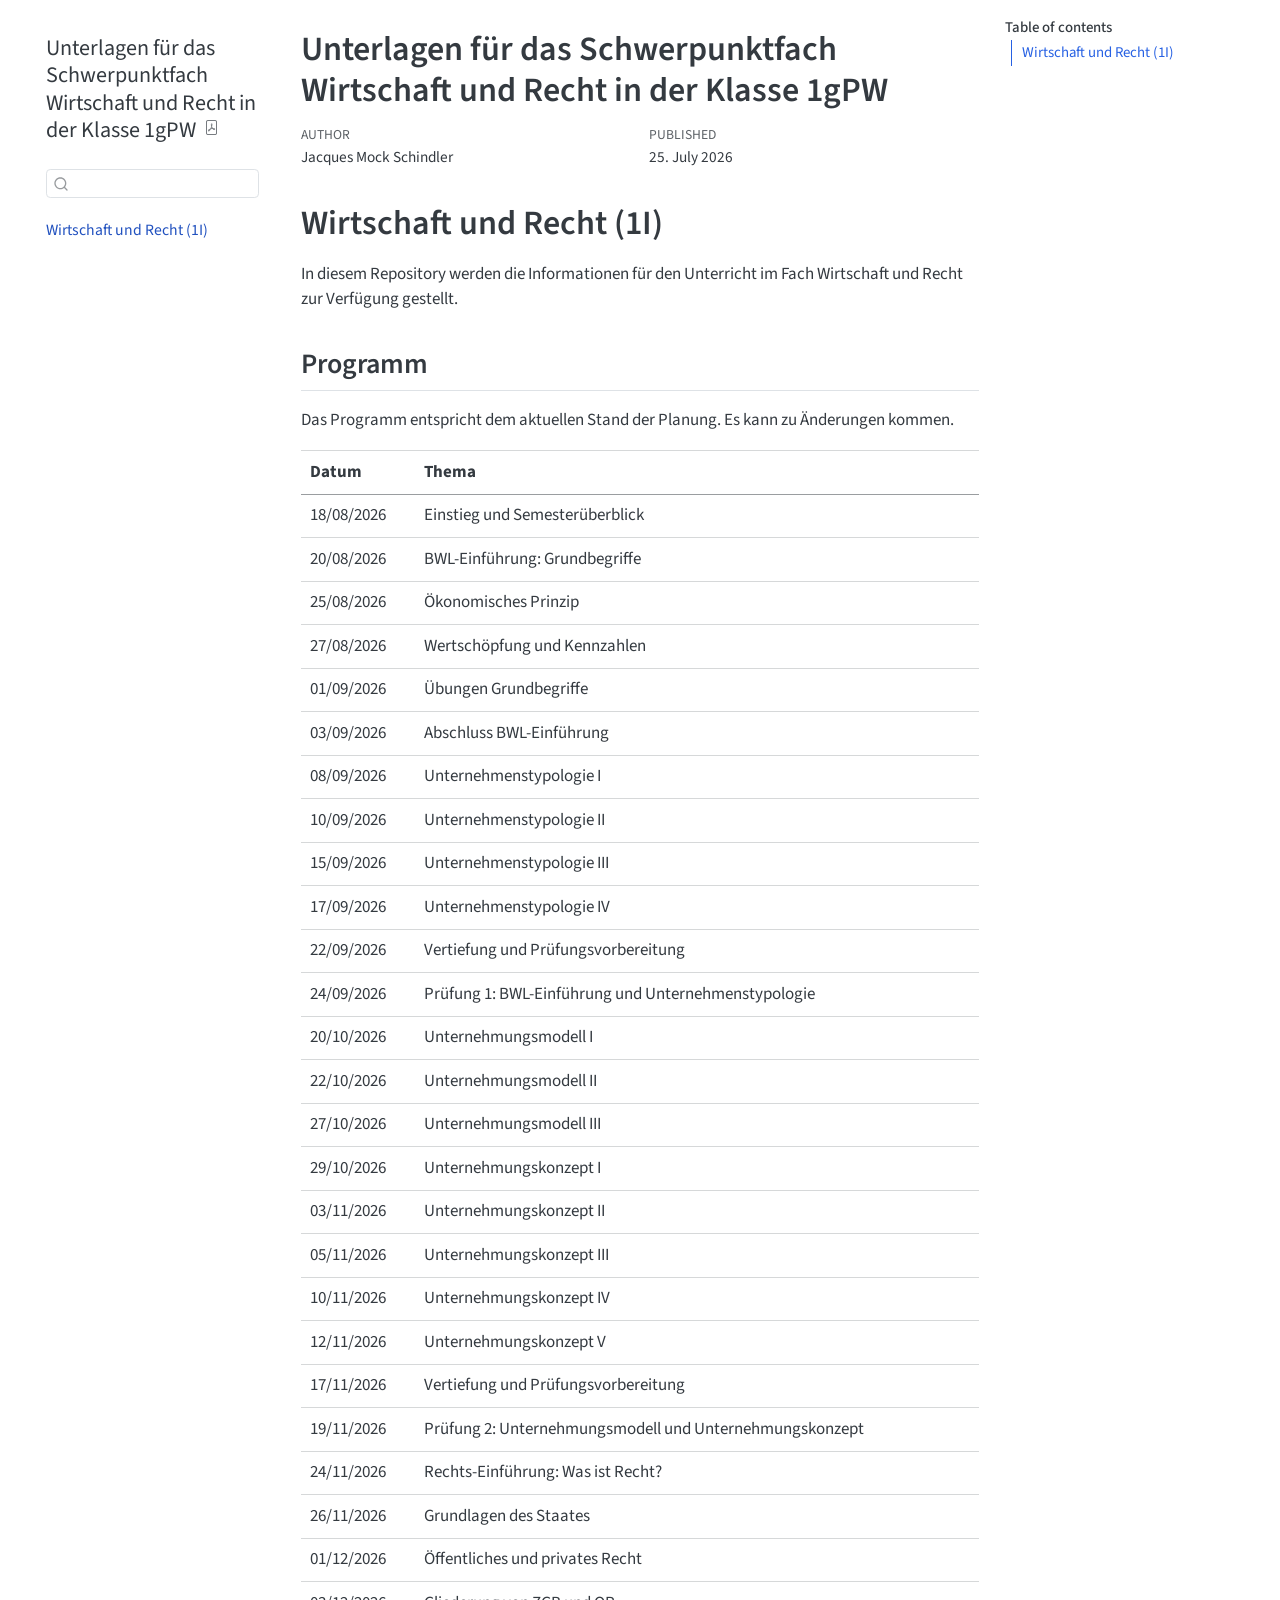
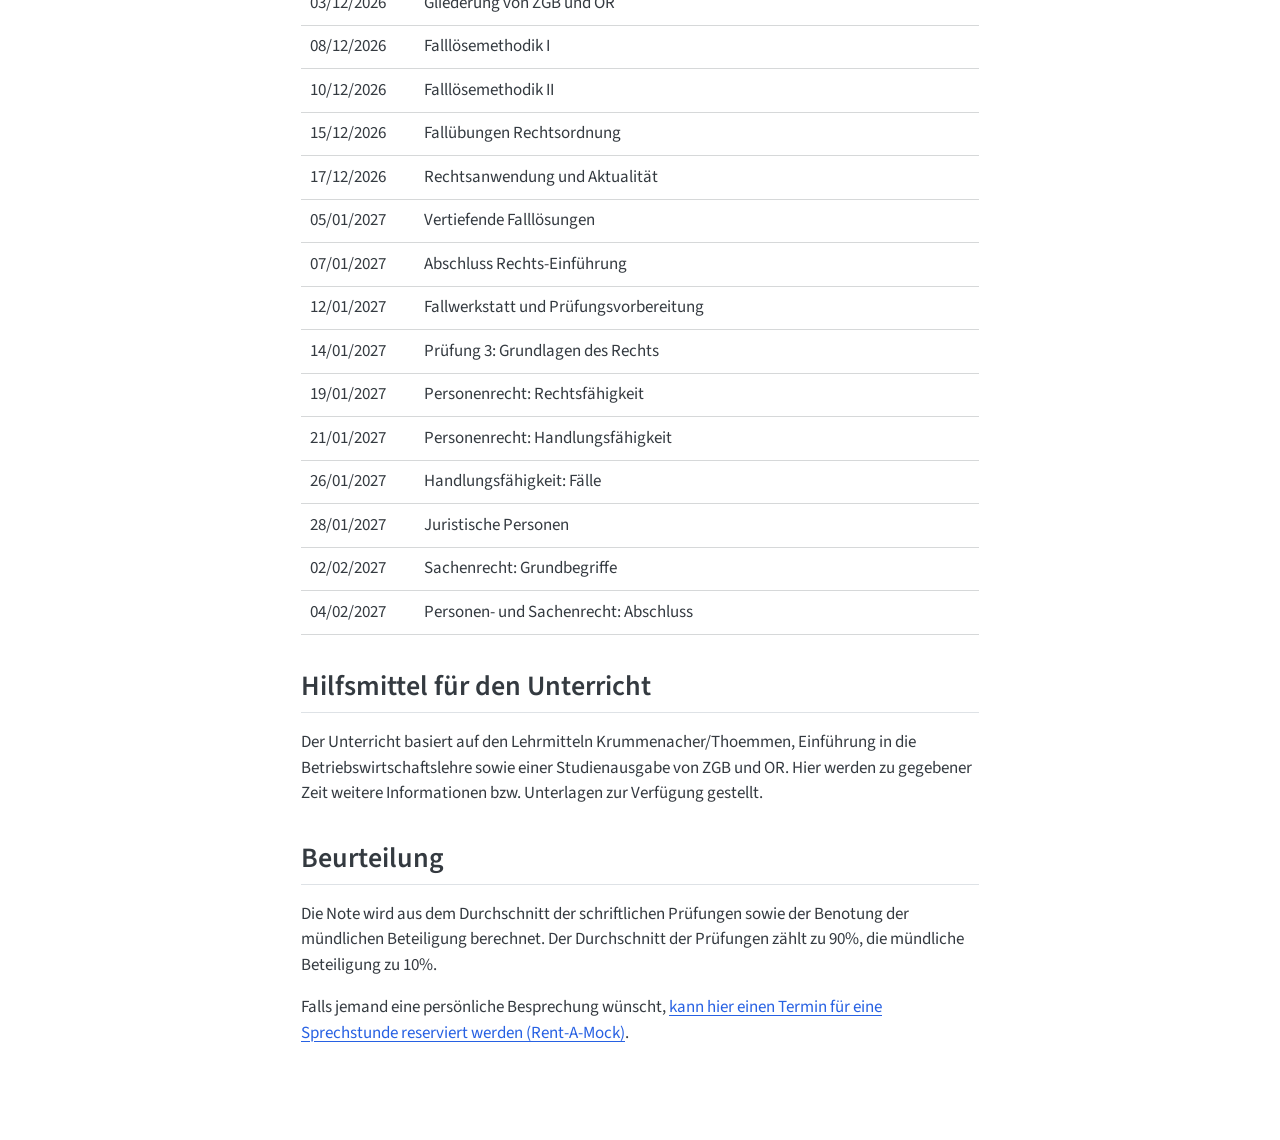
==== index.html @ 42085bc4 "Built site for gh-pages" ====
<!DOCTYPE html>
<html xmlns="http://www.w3.org/1999/xhtml" lang="en" xml:lang="en"><head>

<meta charset="utf-8">
<meta name="generator" content="quarto-1.10.0">

<meta name="viewport" content="width=device-width, initial-scale=1.0, user-scalable=yes">

<meta name="author" content="Jacques Mock Schindler">

<title>Unterlagen für das Schwerpunktfach Wirtschaft und Recht in der Klasse 1gPW</title>
<style>
/* Default styles provided by pandoc.
** See https://pandoc.org/MANUAL.html#variables-for-html for config info.
*/
code{white-space: pre-wrap;}
span.smallcaps{font-variant: small-caps;}
div.columns{display: flex; gap: min(4vw, 1.5em);}
div.column{flex: auto; overflow-x: auto;}
div.hanging-indent{margin-left: 1.5em; text-indent: -1.5em;}
ul.task-list{list-style: none;}
ul.task-list li input[type="checkbox"] {
  width: 0.8em;
  margin: 0 0.8em 0.2em -1em; /* quarto-specific, see https://github.com/quarto-dev/quarto-cli/issues/4556 */ 
  vertical-align: middle;
}
</style>


<script src="site_libs/quarto-nav/quarto-nav.js"></script>
<script src="site_libs/quarto-nav/headroom.min.js"></script>
<script src="site_libs/clipboard/clipboard.min.js"></script>
<script src="site_libs/quarto-search/autocomplete.umd.js"></script>
<script src="site_libs/quarto-search/fuse.min.js"></script>
<script src="site_libs/quarto-search/quarto-search.js"></script>
<meta name="quarto:offset" content="./">
<script src="site_libs/quarto-html/quarto.js" type="module"></script>
<script src="site_libs/quarto-html/tabsets/tabsets.js" type="module"></script>
<script src="site_libs/quarto-html/popper.min.js"></script>
<script src="site_libs/quarto-html/tippy.umd.min.js"></script>
<script src="site_libs/quarto-html/anchor.min.js"></script>
<link href="site_libs/quarto-html/tippy.css" rel="stylesheet">
<link href="site_libs/quarto-html/quarto-syntax-highlighting-9c5e1a58ae97b3faeeb5cca0e0e2eaf1.css" rel="stylesheet" id="quarto-text-highlighting-styles">
<script src="site_libs/bootstrap/bootstrap.min.js"></script>
<link href="site_libs/bootstrap/bootstrap-icons.css" rel="stylesheet">
<link href="site_libs/bootstrap/bootstrap-4b51f8e346da08246e51172215bf0550.min.css" rel="stylesheet" append-hash="true" id="quarto-bootstrap" data-mode="light">
<script id="quarto-search-options" type="application/json">{
  "location": "sidebar",
  "copy-button": false,
  "collapse-after": 3,
  "panel-placement": "start",
  "type": "textbox",
  "limit": 50,
  "keyboard-shortcut": [
    "f",
    "/",
    "s"
  ],
  "show-item-context": false,
  "language": {
    "search-no-results-text": "No results",
    "search-matching-documents-text": "matching documents",
    "search-copy-link-title": "Copy link to search",
    "search-hide-matches-text": "Hide additional matches",
    "search-more-match-text": "more match in this document",
    "search-more-matches-text": "more matches in this document",
    "search-clear-button-title": "Clear",
    "search-text-placeholder": "",
    "search-detached-cancel-button-title": "Cancel",
    "search-submit-button-title": "Submit",
    "search-label": "Search"
  }
}</script>


</head>

<body class="nav-sidebar floating quarto-light">

<div id="quarto-search-results"></div>
  <header id="quarto-header" class="headroom fixed-top">
  <nav class="quarto-secondary-nav">
    <div class="container-fluid d-flex">
      <button type="button" class="quarto-btn-toggle btn" data-bs-toggle="collapse" role="button" data-bs-target=".quarto-sidebar-collapse-item" aria-controls="quarto-sidebar" aria-expanded="false" aria-label="Toggle sidebar navigation" onclick="if (window.quartoToggleHeadroom) { window.quartoToggleHeadroom(); }">
        <i class="bi bi-layout-text-sidebar-reverse"></i>
      </button>
        <nav class="quarto-page-breadcrumbs" aria-label="breadcrumb"><ol class="breadcrumb"><li class="breadcrumb-item"><a href="./index.html">Wirtschaft und Recht (1I)</a></li></ol></nav>
        <a class="flex-grow-1" role="navigation" data-bs-toggle="collapse" data-bs-target=".quarto-sidebar-collapse-item" aria-controls="quarto-sidebar" aria-expanded="false" aria-label="Toggle sidebar navigation" onclick="if (window.quartoToggleHeadroom) { window.quartoToggleHeadroom(); }">      
        </a>
      <button type="button" class="btn quarto-search-button" aria-label="Search" onclick="window.quartoOpenSearch();">
        <i class="bi bi-search"></i>
      </button>
    </div>
  </nav>
</header>
<!-- content -->
<div id="quarto-content" class="quarto-container page-columns page-rows-contents page-layout-article">
<!-- sidebar -->
  <nav id="quarto-sidebar" class="sidebar collapse collapse-horizontal quarto-sidebar-collapse-item sidebar-navigation floating overflow-auto">
    <div class="pt-lg-2 mt-2 text-left sidebar-header">
    <div class="sidebar-title mb-0 py-0">
      <a href="./">Unterlagen für das Schwerpunktfach Wirtschaft und Recht in der Klasse 1gPW</a> 
        <div class="sidebar-tools-main">
    <a href="./Unterlagen-für-das-Schwerpunktfach-Wirtschaft-und-Recht-in-der-Klasse-1gPW.pdf" title="Download PDF" class="quarto-navigation-tool px-1" aria-label="Download PDF"><i class="bi bi-file-pdf"></i></a>
</div>
    </div>
      </div>
        <div class="mt-2 flex-shrink-0 align-items-center">
        <div class="sidebar-search">
        <div id="quarto-search" class="" title="Search"></div>
        </div>
        </div>
    <div class="sidebar-menu-container"> 
    <ul class="list-unstyled mt-1">
        <li class="sidebar-item">
  <div class="sidebar-item-container"> 
  <a href="./index.html" class="sidebar-item-text sidebar-link active">
 <span class="menu-text">Wirtschaft und Recht (1I)</span></a>
  </div>
</li>
    </ul>
    </div>
</nav>
<div id="quarto-sidebar-glass" class="quarto-sidebar-collapse-item" data-bs-toggle="collapse" data-bs-target=".quarto-sidebar-collapse-item"></div>
<!-- margin-sidebar -->
    <div id="quarto-margin-sidebar" class="sidebar margin-sidebar">
        <nav id="TOC" role="doc-toc" class="toc-active">
    <h2 id="toc-title">Table of contents</h2>
   
  <ul>
  <li><a href="#wirtschaft-und-recht-1i" id="toc-wirtschaft-und-recht-1i" class="nav-link active" data-scroll-target="#wirtschaft-und-recht-1i">Wirtschaft und Recht (1I)</a>
  <ul class="collapse">
  <li><a href="#programm" id="toc-programm" class="nav-link" data-scroll-target="#programm">Programm</a></li>
  <li><a href="#hilfsmittel-für-den-unterricht" id="toc-hilfsmittel-für-den-unterricht" class="nav-link" data-scroll-target="#hilfsmittel-für-den-unterricht">Hilfsmittel für den Unterricht</a></li>
  <li><a href="#beurteilung" id="toc-beurteilung" class="nav-link" data-scroll-target="#beurteilung">Beurteilung</a></li>
  </ul></li>
  </ul>
</nav>
    </div>
<!-- main -->
<main class="content" id="quarto-document-content">

<header id="title-block-header" class="quarto-title-block default">
<div class="quarto-title">
<h1 class="title">Unterlagen für das Schwerpunktfach Wirtschaft und Recht in der Klasse 1gPW</h1>
</div>



<div class="quarto-title-meta">

    <div>
    <div class="quarto-title-meta-heading">Author</div>
    <div class="quarto-title-meta-contents">
             <p>Jacques Mock Schindler </p>
          </div>
  </div>
    
    <div>
    <div class="quarto-title-meta-heading">Published</div>
    <div class="quarto-title-meta-contents">
      <p class="date">25. July 2026</p>
    </div>
  </div>
  
    
  </div>
  


</header>


<section id="wirtschaft-und-recht-1i" class="level1 unnumbered">
<h1 class="unnumbered">Wirtschaft und Recht (1I)</h1>
<p>In diesem Repository werden die Informationen für den Unterricht im Fach Wirtschaft und Recht zur Verfügung gestellt.</p>
<section id="programm" class="level2 unnumbered">
<h2 class="unnumbered anchored" data-anchor-id="programm">Programm</h2>
<p>Das Programm entspricht dem aktuellen Stand der Planung. Es kann zu Änderungen kommen.</p>
<table class="caption-top table">
<thead>
<tr class="header">
<th>Datum</th>
<th>Thema</th>
</tr>
</thead>
<tbody>
<tr class="odd">
<td>18/08/2026</td>
<td>Einstieg und Semesterüberblick</td>
</tr>
<tr class="even">
<td>20/08/2026</td>
<td>BWL-Einführung: Grundbegriffe</td>
</tr>
<tr class="odd">
<td>25/08/2026</td>
<td>Ökonomisches Prinzip</td>
</tr>
<tr class="even">
<td>27/08/2026</td>
<td>Wertschöpfung und Kennzahlen</td>
</tr>
<tr class="odd">
<td>01/09/2026</td>
<td>Übungen Grundbegriffe</td>
</tr>
<tr class="even">
<td>03/09/2026</td>
<td>Abschluss BWL-Einführung</td>
</tr>
<tr class="odd">
<td>08/09/2026</td>
<td>Unternehmenstypologie I</td>
</tr>
<tr class="even">
<td>10/09/2026</td>
<td>Unternehmenstypologie II</td>
</tr>
<tr class="odd">
<td>15/09/2026</td>
<td>Unternehmenstypologie III</td>
</tr>
<tr class="even">
<td>17/09/2026</td>
<td>Unternehmenstypologie IV</td>
</tr>
<tr class="odd">
<td>22/09/2026</td>
<td>Vertiefung und Prüfungsvorbereitung</td>
</tr>
<tr class="even">
<td>24/09/2026</td>
<td>Prüfung 1: BWL-Einführung und Unternehmenstypologie</td>
</tr>
<tr class="odd">
<td>20/10/2026</td>
<td>Unternehmungsmodell I</td>
</tr>
<tr class="even">
<td>22/10/2026</td>
<td>Unternehmungsmodell II</td>
</tr>
<tr class="odd">
<td>27/10/2026</td>
<td>Unternehmungsmodell III</td>
</tr>
<tr class="even">
<td>29/10/2026</td>
<td>Unternehmungskonzept I</td>
</tr>
<tr class="odd">
<td>03/11/2026</td>
<td>Unternehmungskonzept II</td>
</tr>
<tr class="even">
<td>05/11/2026</td>
<td>Unternehmungskonzept III</td>
</tr>
<tr class="odd">
<td>10/11/2026</td>
<td>Unternehmungskonzept IV</td>
</tr>
<tr class="even">
<td>12/11/2026</td>
<td>Unternehmungskonzept V</td>
</tr>
<tr class="odd">
<td>17/11/2026</td>
<td>Vertiefung und Prüfungsvorbereitung</td>
</tr>
<tr class="even">
<td>19/11/2026</td>
<td>Prüfung 2: Unternehmungsmodell und Unternehmungskonzept</td>
</tr>
<tr class="odd">
<td>24/11/2026</td>
<td>Rechts-Einführung: Was ist Recht?</td>
</tr>
<tr class="even">
<td>26/11/2026</td>
<td>Grundlagen des Staates</td>
</tr>
<tr class="odd">
<td>01/12/2026</td>
<td>Öffentliches und privates Recht</td>
</tr>
<tr class="even">
<td>03/12/2026</td>
<td>Gliederung von ZGB und OR</td>
</tr>
<tr class="odd">
<td>08/12/2026</td>
<td>Falllösemethodik I</td>
</tr>
<tr class="even">
<td>10/12/2026</td>
<td>Falllösemethodik II</td>
</tr>
<tr class="odd">
<td>15/12/2026</td>
<td>Fallübungen Rechtsordnung</td>
</tr>
<tr class="even">
<td>17/12/2026</td>
<td>Rechtsanwendung und Aktualität</td>
</tr>
<tr class="odd">
<td>05/01/2027</td>
<td>Vertiefende Falllösungen</td>
</tr>
<tr class="even">
<td>07/01/2027</td>
<td>Abschluss Rechts-Einführung</td>
</tr>
<tr class="odd">
<td>12/01/2027</td>
<td>Fallwerkstatt und Prüfungsvorbereitung</td>
</tr>
<tr class="even">
<td>14/01/2027</td>
<td>Prüfung 3: Grundlagen des Rechts</td>
</tr>
<tr class="odd">
<td>19/01/2027</td>
<td>Personenrecht: Rechtsfähigkeit</td>
</tr>
<tr class="even">
<td>21/01/2027</td>
<td>Personenrecht: Handlungsfähigkeit</td>
</tr>
<tr class="odd">
<td>26/01/2027</td>
<td>Handlungsfähigkeit: Fälle</td>
</tr>
<tr class="even">
<td>28/01/2027</td>
<td>Juristische Personen</td>
</tr>
<tr class="odd">
<td>02/02/2027</td>
<td>Sachenrecht: Grundbegriffe</td>
</tr>
<tr class="even">
<td>04/02/2027</td>
<td>Personen- und Sachenrecht: Abschluss</td>
</tr>
</tbody>
</table>
</section>
<section id="hilfsmittel-für-den-unterricht" class="level2 unnumbered">
<h2 class="unnumbered anchored" data-anchor-id="hilfsmittel-für-den-unterricht">Hilfsmittel für den Unterricht</h2>
<p>Der Unterricht basiert auf den Lehrmitteln Krummenacher/Thoemmen, Einführung in die Betriebswirtschaftslehre sowie einer Studienausgabe von ZGB und OR. Hier werden zu gegebener Zeit weitere Informationen bzw. Unterlagen zur Verfügung gestellt.</p>
</section>
<section id="beurteilung" class="level2 unnumbered">
<h2 class="unnumbered anchored" data-anchor-id="beurteilung">Beurteilung</h2>
<p>Die Note wird aus dem Durchschnitt der schriftlichen Prüfungen sowie der Benotung der mündlichen Beteiligung berechnet. Der Durchschnitt der Prüfungen zählt zu 90%, die mündliche Beteiligung zu 10%.</p>
<p>Falls jemand eine persönliche Besprechung wünscht, <a href="https://calendar.app.google/UynTL5ttVPHhK1Hc8" target="_blank"> kann hier einen Termin für eine Sprechstunde reserviert werden (Rent-A-Mock)</a>.</p>


</section>
</section>

</main> <!-- /main -->
<script id="quarto-html-after-body" type="application/javascript">
  window.document.addEventListener("DOMContentLoaded", function (event) {
    const icon = "";
    const anchorJS = new window.AnchorJS();
    anchorJS.options = {
      placement: 'right',
      icon: icon
    };
    anchorJS.add('.anchored');
    const isCodeAnnotation = (el) => {
      for (const clz of el.classList) {
        if (clz.startsWith('code-annotation-')) {                     
          return true;
        }
      }
      return false;
    }
    const onCopySuccess = function(e) {
      // button target
      const button = e.trigger;
      // don't keep focus
      button.blur();
      // flash "checked"
      button.classList.add('code-copy-button-checked');
      var currentTitle = button.getAttribute("title");
      button.setAttribute("title", "Copied!");
      let tooltip;
      if (window.bootstrap) {
        button.setAttribute("data-bs-toggle", "tooltip");
        button.setAttribute("data-bs-placement", "left");
        button.setAttribute("data-bs-title", "Copied!");
        tooltip = new bootstrap.Tooltip(button, 
          { trigger: "manual", 
            customClass: "code-copy-button-tooltip",
            offset: [0, -8]});
        tooltip.show();    
      }
      setTimeout(function() {
        if (tooltip) {
          tooltip.hide();
          button.removeAttribute("data-bs-title");
          button.removeAttribute("data-bs-toggle");
          button.removeAttribute("data-bs-placement");
        }
        button.setAttribute("title", currentTitle);
        button.classList.remove('code-copy-button-checked');
      }, 1000);
      // clear code selection
      e.clearSelection();
    }
    const getTextToCopy = function(trigger) {
      const outerScaffold = trigger.parentElement.cloneNode(true);
      const codeEl = outerScaffold.querySelector('code');
      for (const childEl of codeEl.children) {
        if (isCodeAnnotation(childEl)) {
          childEl.remove();
        }
      }
      return codeEl.innerText;
    }
    const clipboard = new window.ClipboardJS('.code-copy-button:not([data-in-quarto-modal])', {
      text: getTextToCopy
    });
    clipboard.on('success', onCopySuccess);
    if (window.document.getElementById('quarto-embedded-source-code-modal')) {
      const clipboardModal = new window.ClipboardJS('.code-copy-button[data-in-quarto-modal]', {
        text: getTextToCopy,
        container: window.document.getElementById('quarto-embedded-source-code-modal')
      });
      clipboardModal.on('success', onCopySuccess);
    }
      var localhostRegex = new RegExp(/^(?:http|https):\/\/localhost\:?[0-9]*\//);
      var mailtoRegex = new RegExp(/^mailto:/);
        var filterRegex = new RegExp('/' + window.location.host + '/');
      var isInternal = (href) => {
          return filterRegex.test(href) || localhostRegex.test(href) || mailtoRegex.test(href);
      }
      // Inspect non-navigation links and adorn them if external
     var links = window.document.querySelectorAll('a[href]:not(.nav-link):not(.navbar-brand):not(.toc-action):not(.sidebar-link):not(.sidebar-item-toggle):not(.pagination-link):not(.no-external):not([aria-hidden]):not(.dropdown-item):not(.quarto-navigation-tool):not(.about-link)');
      for (var i=0; i<links.length; i++) {
        const link = links[i];
        if (!isInternal(link.href)) {
          // undo the damage that might have been done by quarto-nav.js in the case of
          // links that we want to consider external
          if (link.dataset.originalHref !== undefined) {
            link.href = link.dataset.originalHref;
          }
        }
      }
    function tippyHover(el, contentFn, onTriggerFn, onUntriggerFn) {
      const config = {
        allowHTML: true,
        maxWidth: 500,
        delay: 100,
        arrow: false,
        appendTo: function(el) {
            return el.parentElement;
        },
        interactive: true,
        interactiveBorder: 10,
        theme: 'quarto',
        placement: 'bottom-start',
      };
      if (contentFn) {
        config.content = contentFn;
      }
      if (onTriggerFn) {
        config.onTrigger = onTriggerFn;
      }
      if (onUntriggerFn) {
        config.onUntrigger = onUntriggerFn;
      }
      window.tippy(el, config); 
    }
    const noterefs = window.document.querySelectorAll('a[role="doc-noteref"]');
    for (var i=0; i<noterefs.length; i++) {
      const ref = noterefs[i];
      tippyHover(ref, function() {
        // use id or data attribute instead here
        let href = ref.getAttribute('data-footnote-href') || ref.getAttribute('href');
        try { href = new URL(href).hash; } catch {}
        const id = href.replace(/^#\/?/, "");
        const note = window.document.getElementById(id);
        if (note) {
          return note.innerHTML;
        } else {
          return "";
        }
      });
    }
    const xrefs = window.document.querySelectorAll('a.quarto-xref');
    const processXRef = (id, note) => {
      // Strip column container classes
      const stripColumnClz = (el) => {
        el.classList.remove("page-full", "page-columns");
        if (el.children) {
          for (const child of el.children) {
            stripColumnClz(child);
          }
        }
      }
      stripColumnClz(note)
      if (id === null || id.startsWith('sec-')) {
        // Special case sections, only their first couple elements
        const container = document.createElement("div");
        if (note.children && note.children.length > 2) {
          container.appendChild(note.children[0].cloneNode(true));
          for (let i = 1; i < note.children.length; i++) {
            const child = note.children[i];
            if (child.tagName === "P" && child.innerText === "") {
              continue;
            } else {
              container.appendChild(child.cloneNode(true));
              break;
            }
          }
          if (window.Quarto?.typesetMath) {
            window.Quarto.typesetMath(container);
          }
          return container.innerHTML
        } else {
          if (window.Quarto?.typesetMath) {
            window.Quarto.typesetMath(note);
          }
          return note.innerHTML;
        }
      } else {
        // Remove any anchor links if they are present
        const anchorLink = note.querySelector('a.anchorjs-link');
        if (anchorLink) {
          anchorLink.remove();
        }
        if (window.Quarto?.typesetMath) {
          window.Quarto.typesetMath(note);
        }
        if (note.classList.contains("callout")) {
          return note.outerHTML;
        } else {
          return note.innerHTML;
        }
      }
    }
    for (var i=0; i<xrefs.length; i++) {
      const xref = xrefs[i];
      tippyHover(xref, undefined, function(instance) {
        instance.disable();
        let url = xref.getAttribute('href');
        let hash = undefined; 
        if (url.startsWith('#')) {
          hash = url;
        } else {
          try { hash = new URL(url).hash; } catch {}
        }
        if (hash) {
          const id = hash.replace(/^#\/?/, "");
          const note = window.document.getElementById(id);
          if (note !== null) {
            try {
              const html = processXRef(id, note.cloneNode(true));
              instance.setContent(html);
            } finally {
              instance.enable();
              instance.show();
            }
          } else {
            // See if we can fetch this
            fetch(url.split('#')[0])
            .then(res => res.text())
            .then(html => {
              const parser = new DOMParser();
              const htmlDoc = parser.parseFromString(html, "text/html");
              const note = htmlDoc.getElementById(id);
              if (note !== null) {
                const html = processXRef(id, note);
                instance.setContent(html);
              } 
            }).finally(() => {
              instance.enable();
              instance.show();
            });
          }
        } else {
          // See if we can fetch a full url (with no hash to target)
          // This is a special case and we should probably do some content thinning / targeting
          fetch(url)
          .then(res => res.text())
          .then(html => {
            const parser = new DOMParser();
            const htmlDoc = parser.parseFromString(html, "text/html");
            const note = htmlDoc.querySelector('main.content');
            if (note !== null) {
              // This should only happen for chapter cross references
              // (since there is no id in the URL)
              // remove the first header
              if (note.children.length > 0 && note.children[0].tagName === "HEADER") {
                note.children[0].remove();
              }
              const html = processXRef(null, note);
              instance.setContent(html);
            } 
          }).finally(() => {
            instance.enable();
            instance.show();
          });
        }
      }, function(instance) {
      });
    }
        let selectedAnnoteEl;
        const selectorForAnnotation = ( cell, annotation) => {
          let cellAttr = 'data-code-cell="' + cell + '"';
          let lineAttr = 'data-code-annotation="' +  annotation + '"';
          const selector = 'span[' + cellAttr + '][' + lineAttr + ']';
          return selector;
        }
        const selectCodeLines = (annoteEl) => {
          const doc = window.document;
          const targetCell = annoteEl.getAttribute("data-target-cell");
          const targetAnnotation = annoteEl.getAttribute("data-target-annotation");
          const annoteSpan = window.document.querySelector(selectorForAnnotation(targetCell, targetAnnotation));
          const lines = annoteSpan.getAttribute("data-code-lines").split(",");
          const lineIds = lines.map((line) => {
            return targetCell + "-" + line;
          })
          let top = null;
          let height = null;
          let parent = null;
          if (lineIds.length > 0) {
              //compute the position of the single el (top and bottom and make a div)
              const el = window.document.getElementById(lineIds[0]);
              top = el.offsetTop;
              height = el.offsetHeight;
              parent = el.parentElement.parentElement;
            if (lineIds.length > 1) {
              const lastEl = window.document.getElementById(lineIds[lineIds.length - 1]);
              const bottom = lastEl.offsetTop + lastEl.offsetHeight;
              height = bottom - top;
            }
            if (top !== null && height !== null && parent !== null) {
              // cook up a div (if necessary) and position it 
              let div = window.document.getElementById("code-annotation-line-highlight");
              if (div === null) {
                div = window.document.createElement("div");
                div.setAttribute("id", "code-annotation-line-highlight");
                div.style.position = 'absolute';
                parent.appendChild(div);
              }
              div.style.top = top - 2 + "px";
              div.style.height = height + 4 + "px";
              div.style.left = 0;
              let gutterDiv = window.document.getElementById("code-annotation-line-highlight-gutter");
              if (gutterDiv === null) {
                gutterDiv = window.document.createElement("div");
                gutterDiv.setAttribute("id", "code-annotation-line-highlight-gutter");
                gutterDiv.style.position = 'absolute';
                const codeCell = window.document.getElementById(targetCell);
                const gutter = codeCell.querySelector('.code-annotation-gutter');
                gutter.appendChild(gutterDiv);
              }
              gutterDiv.style.top = top - 2 + "px";
              gutterDiv.style.height = height + 4 + "px";
            }
            selectedAnnoteEl = annoteEl;
          }
        };
        const unselectCodeLines = () => {
          const elementsIds = ["code-annotation-line-highlight", "code-annotation-line-highlight-gutter"];
          elementsIds.forEach((elId) => {
            const div = window.document.getElementById(elId);
            if (div) {
              div.remove();
            }
          });
          selectedAnnoteEl = undefined;
        };
          // Handle positioning of the toggle
      window.addEventListener(
        "resize",
        throttle(() => {
          elRect = undefined;
          if (selectedAnnoteEl) {
            selectCodeLines(selectedAnnoteEl);
          }
        }, 10)
      );
      function throttle(fn, ms) {
      let throttle = false;
      let timer;
        return (...args) => {
          if(!throttle) { // first call gets through
              fn.apply(this, args);
              throttle = true;
          } else { // all the others get throttled
              if(timer) clearTimeout(timer); // cancel #2
              timer = setTimeout(() => {
                fn.apply(this, args);
                timer = throttle = false;
              }, ms);
          }
        };
      }
        // Attach click handler to the DT
        const annoteDls = window.document.querySelectorAll('dt[data-target-cell]');
        for (const annoteDlNode of annoteDls) {
          annoteDlNode.addEventListener('click', (event) => {
            const clickedEl = event.target;
            if (clickedEl !== selectedAnnoteEl) {
              unselectCodeLines();
              const activeEl = window.document.querySelector('dt[data-target-cell].code-annotation-active');
              if (activeEl) {
                activeEl.classList.remove('code-annotation-active');
              }
              selectCodeLines(clickedEl);
              clickedEl.classList.add('code-annotation-active');
            } else {
              // Unselect the line
              unselectCodeLines();
              clickedEl.classList.remove('code-annotation-active');
            }
          });
        }
    const findCites = (el) => {
      const parentEl = el.parentElement;
      if (parentEl) {
        const cites = parentEl.dataset.cites;
        if (cites) {
          return {
            el,
            cites: cites.split(' ')
          };
        } else {
          return findCites(el.parentElement)
        }
      } else {
        return undefined;
      }
    };
    var bibliorefs = window.document.querySelectorAll('a[role="doc-biblioref"]');
    for (var i=0; i<bibliorefs.length; i++) {
      const ref = bibliorefs[i];
      const citeInfo = findCites(ref);
      if (citeInfo) {
        tippyHover(citeInfo.el, function() {
          var popup = window.document.createElement('div');
          citeInfo.cites.forEach(function(cite) {
            var citeDiv = window.document.createElement('div');
            citeDiv.classList.add('hanging-indent');
            citeDiv.classList.add('csl-entry');
            var biblioDiv = window.document.getElementById('ref-' + cite);
            if (biblioDiv) {
              citeDiv.innerHTML = biblioDiv.innerHTML;
            }
            popup.appendChild(citeDiv);
          });
          return popup.innerHTML;
        });
      }
    }
  });
  </script>
</div> <!-- /content -->




</body></html>
---- site_libs/quarto-html/tippy.css ----
.tippy-box[data-animation=fade][data-state=hidden]{opacity:0}[data-tippy-root]{max-width:calc(100vw - 10px)}.tippy-box{position:relative;background-color:#333;color:#fff;border-radius:4px;font-size:14px;line-height:1.4;white-space:normal;outline:0;transition-property:transform,visibility,opacity}.tippy-box[data-placement^=top]>.tippy-arrow{bottom:0}.tippy-box[data-placement^=top]>.tippy-arrow:before{bottom:-7px;left:0;border-width:8px 8px 0;border-top-color:initial;transform-origin:center top}.tippy-box[data-placement^=bottom]>.tippy-arrow{top:0}.tippy-box[data-placement^=bottom]>.tippy-arrow:before{top:-7px;left:0;border-width:0 8px 8px;border-bottom-color:initial;transform-origin:center bottom}.tippy-box[data-placement^=left]>.tippy-arrow{right:0}.tippy-box[data-placement^=left]>.tippy-arrow:before{border-width:8px 0 8px 8px;border-left-color:initial;right:-7px;transform-origin:center left}.tippy-box[data-placement^=right]>.tippy-arrow{left:0}.tippy-box[data-placement^=right]>.tippy-arrow:before{left:-7px;border-width:8px 8px 8px 0;border-right-color:initial;transform-origin:center right}.tippy-box[data-inertia][data-state=visible]{transition-timing-function:cubic-bezier(.54,1.5,.38,1.11)}.tippy-arrow{width:16px;height:16px;color:#333}.tippy-arrow:before{content:"";position:absolute;border-color:transparent;border-style:solid}.tippy-content{position:relative;padding:5px 9px;z-index:1}
---- site_libs/quarto-html/quarto-syntax-highlighting-9c5e1a58ae97b3faeeb5cca0e0e2eaf1.css ----
/* quarto syntax highlight colors */
:root {
  --quarto-hl-ot-color: #003B4F;
  --quarto-hl-at-color: #657422;
  --quarto-hl-ss-color: #20794D;
  --quarto-hl-an-color: #5E5E5E;
  --quarto-hl-fu-color: #4758AB;
  --quarto-hl-st-color: #20794D;
  --quarto-hl-cf-color: #003B4F;
  --quarto-hl-op-color: #5E5E5E;
  --quarto-hl-er-color: #AD0000;
  --quarto-hl-bn-color: #AD0000;
  --quarto-hl-al-color: #AD0000;
  --quarto-hl-va-color: #111111;
  --quarto-hl-bu-color: inherit;
  --quarto-hl-ex-color: inherit;
  --quarto-hl-pp-color: #AD0000;
  --quarto-hl-in-color: #5E5E5E;
  --quarto-hl-vs-color: #20794D;
  --quarto-hl-wa-color: #5E5E5E;
  --quarto-hl-do-color: #5E5E5E;
  --quarto-hl-im-color: #00769E;
  --quarto-hl-ch-color: #20794D;
  --quarto-hl-dt-color: #AD0000;
  --quarto-hl-fl-color: #AD0000;
  --quarto-hl-co-color: #5E5E5E;
  --quarto-hl-cv-color: #5E5E5E;
  --quarto-hl-cn-color: #8f5902;
  --quarto-hl-sc-color: #5E5E5E;
  --quarto-hl-dv-color: #AD0000;
  --quarto-hl-kw-color: #003B4F;
}

/* other quarto variables */
:root {
  --quarto-font-monospace: SFMono-Regular, Menlo, Monaco, Consolas, "Liberation Mono", "Courier New", monospace;
}

/* syntax highlight based on Pandoc's rules */
pre > code.sourceCode > span {
  color: #003B4F;
}

code.sourceCode > span {
  color: #003B4F;
}

div.sourceCode,
div.sourceCode pre.sourceCode {
  color: #003B4F;
}

/* Normal */
code span {
  color: #003B4F;
}

/* Alert */
code span.al {
  color: #AD0000;
  font-style: inherit;
}

/* Annotation */
code span.an {
  color: #5E5E5E;
  font-style: inherit;
}

/* Attribute */
code span.at {
  color: #657422;
  font-style: inherit;
}

/* BaseN */
code span.bn {
  color: #AD0000;
  font-style: inherit;
}

/* BuiltIn */
code span.bu {
  font-style: inherit;
}

/* ControlFlow */
code span.cf {
  color: #003B4F;
  font-weight: bold;
  font-style: inherit;
}

/* Char */
code span.ch {
  color: #20794D;
  font-style: inherit;
}

/* Constant */
code span.cn {
  color: #8f5902;
  font-style: inherit;
}

/* Comment */
code span.co {
  color: #5E5E5E;
  font-style: inherit;
}

/* CommentVar */
code span.cv {
  color: #5E5E5E;
  font-style: italic;
}

/* Documentation */
code span.do {
  color: #5E5E5E;
  font-style: italic;
}

/* DataType */
code span.dt {
  color: #AD0000;
  font-style: inherit;
}

/* DecVal */
code span.dv {
  color: #AD0000;
  font-style: inherit;
}

/* Error */
code span.er {
  color: #AD0000;
  font-style: inherit;
}

/* Extension */
code span.ex {
  font-style: inherit;
}

/* Float */
code span.fl {
  color: #AD0000;
  font-style: inherit;
}

/* Function */
code span.fu {
  color: #4758AB;
  font-style: inherit;
}

/* Import */
code span.im {
  color: #00769E;
  font-style: inherit;
}

/* Information */
code span.in {
  color: #5E5E5E;
  font-style: inherit;
}

/* Keyword */
code span.kw {
  color: #003B4F;
  font-weight: bold;
  font-style: inherit;
}

/* Operator */
code span.op {
  color: #5E5E5E;
  font-style: inherit;
}

/* Other */
code span.ot {
  color: #003B4F;
  font-style: inherit;
}

/* Preprocessor */
code span.pp {
  color: #AD0000;
  font-style: inherit;
}

/* SpecialChar */
code span.sc {
  color: #5E5E5E;
  font-style: inherit;
}

/* SpecialString */
code span.ss {
  color: #20794D;
  font-style: inherit;
}

/* String */
code span.st {
  color: #20794D;
  font-style: inherit;
}

/* Variable */
code span.va {
  color: #111111;
  font-style: inherit;
}

/* VerbatimString */
code span.vs {
  color: #20794D;
  font-style: inherit;
}

/* Warning */
code span.wa {
  color: #5E5E5E;
  font-style: italic;
}

.prevent-inlining {
  content: "</";
}

/*# sourceMappingURL=2dc0a28c3af34637198f41c9dbb62078.css.map */
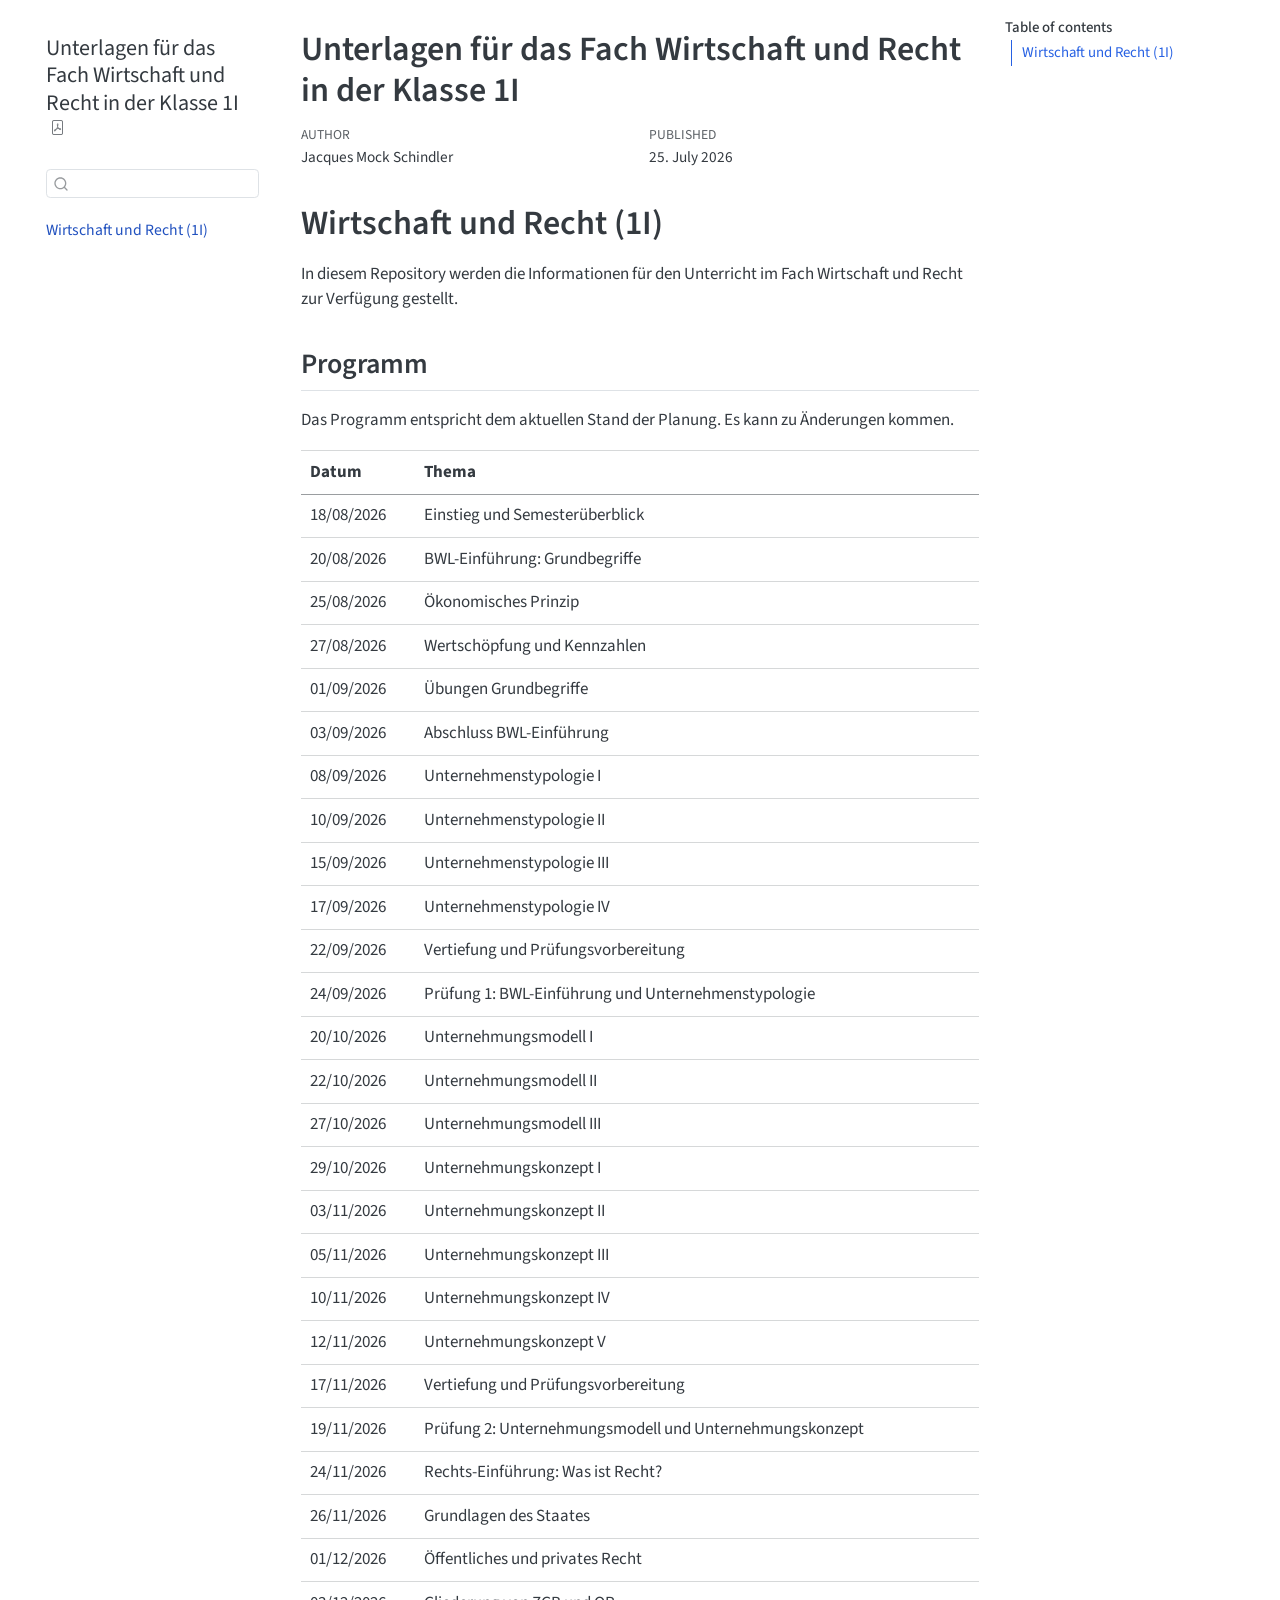
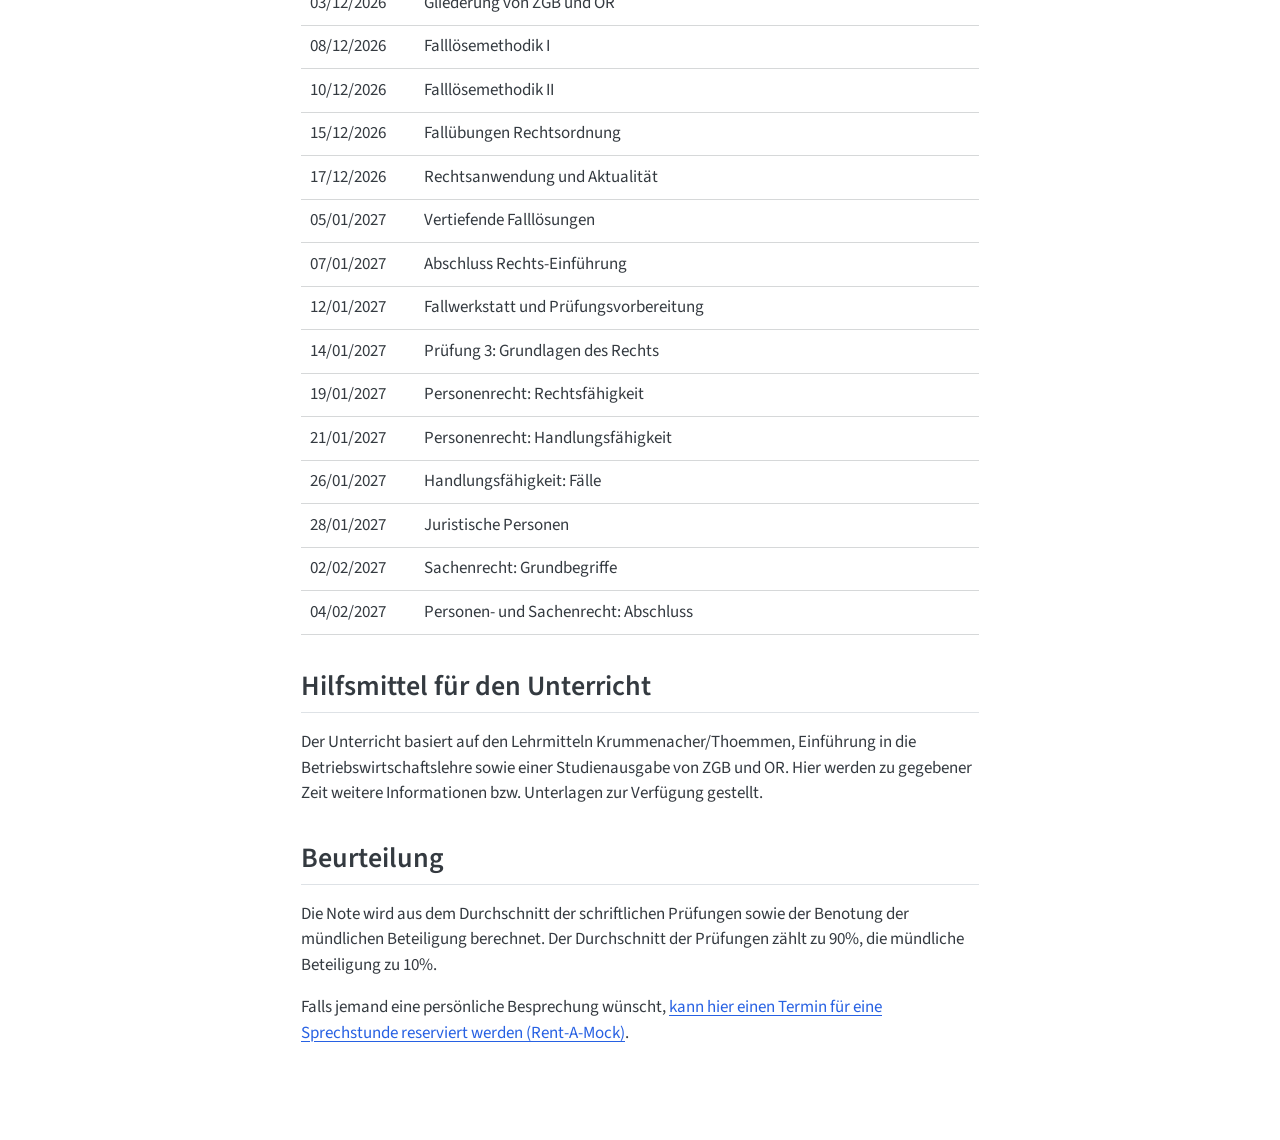
==== commit 84ae7c1a: "Built site for gh-pages" ====
--- a/index.html
+++ b/index.html
@@ -2,21 +2,24 @@
 <html xmlns="http://www.w3.org/1999/xhtml" lang="en" xml:lang="en"><head>
 
 <meta charset="utf-8">
-<meta name="generator" content="quarto-1.10.0">
+<meta name="generator" content="quarto-1.10.18">
 
 <meta name="viewport" content="width=device-width, initial-scale=1.0, user-scalable=yes">
 
 <meta name="author" content="Jacques Mock Schindler">
 
-<title>Unterlagen für das Schwerpunktfach Wirtschaft und Recht in der Klasse 1gPW</title>
+<title>Unterlagen für das Fach Wirtschaft und Recht in der Klasse 1I</title>
 <style>
 /* Default styles provided by pandoc.
 ** See https://pandoc.org/MANUAL.html#variables-for-html for config info.
 */
-code{white-space: pre-wrap;}
 span.smallcaps{font-variant: small-caps;}
-div.columns{display: flex; gap: min(4vw, 1.5em);}
-div.column{flex: auto; overflow-x: auto;}
+div.columns{display: flex; gap: 1.5em;}
+div.column{flex: auto;}
+@media screen {
+div.columns{gap: min(4vw, 1.5em);}
+div.column{overflow-x: auto;}
+}
 div.hanging-indent{margin-left: 1.5em; text-indent: -1.5em;}
 ul.task-list{list-style: none;}
 ul.task-list li input[type="checkbox"] {
@@ -40,10 +43,10 @@
 <script src="site_libs/quarto-html/tippy.umd.min.js"></script>
 <script src="site_libs/quarto-html/anchor.min.js"></script>
 <link href="site_libs/quarto-html/tippy.css" rel="stylesheet">
-<link href="site_libs/quarto-html/quarto-syntax-highlighting-9c5e1a58ae97b3faeeb5cca0e0e2eaf1.css" rel="stylesheet" id="quarto-text-highlighting-styles">
+<link href="site_libs/quarto-html/quarto-syntax-highlighting-64a204ab8560d761af7679ceaba22944.css" rel="stylesheet" id="quarto-text-highlighting-styles">
 <script src="site_libs/bootstrap/bootstrap.min.js"></script>
 <link href="site_libs/bootstrap/bootstrap-icons.css" rel="stylesheet">
-<link href="site_libs/bootstrap/bootstrap-4b51f8e346da08246e51172215bf0550.min.css" rel="stylesheet" append-hash="true" id="quarto-bootstrap" data-mode="light">
+<link href="site_libs/bootstrap/bootstrap-343830dee7e81009abd9657442190b55.min.css" rel="stylesheet" append-hash="true" id="quarto-bootstrap" data-mode="light">
 <script id="quarto-search-options" type="application/json">{
   "location": "sidebar",
   "copy-button": false,
@@ -99,9 +102,9 @@
   <nav id="quarto-sidebar" class="sidebar collapse collapse-horizontal quarto-sidebar-collapse-item sidebar-navigation floating overflow-auto">
     <div class="pt-lg-2 mt-2 text-left sidebar-header">
     <div class="sidebar-title mb-0 py-0">
-      <a href="./">Unterlagen für das Schwerpunktfach Wirtschaft und Recht in der Klasse 1gPW</a> 
+      <a href="./">Unterlagen für das Fach Wirtschaft und Recht in der Klasse 1I</a> 
         <div class="sidebar-tools-main">
-    <a href="./Unterlagen-für-das-Schwerpunktfach-Wirtschaft-und-Recht-in-der-Klasse-1gPW.pdf" title="Download PDF" class="quarto-navigation-tool px-1" aria-label="Download PDF"><i class="bi bi-file-pdf"></i></a>
+    <a href="./Unterlagen-für-das-Fach-Wirtschaft-und-Recht-in-der-Klasse-1I.pdf" title="Download PDF" class="quarto-navigation-tool px-1" aria-label="Download PDF"><i class="bi bi-file-pdf"></i></a>
 </div>
     </div>
       </div>
@@ -142,7 +145,7 @@
 
 <header id="title-block-header" class="quarto-title-block default">
 <div class="quarto-title">
-<h1 class="title">Unterlagen für das Schwerpunktfach Wirtschaft und Recht in der Klasse 1gPW</h1>
+<h1 class="title">Unterlagen für das Fach Wirtschaft und Recht in der Klasse 1I</h1>
 </div>
 
 
--- a/site_libs/quarto-html/quarto-syntax-highlighting-64a204ab8560d761af7679ceaba22944.css
+++ b/site_libs/quarto-html/quarto-syntax-highlighting-64a204ab8560d761af7679ceaba22944.css
@@ -0,0 +1,236 @@
+/* quarto syntax highlight colors */
+:root {
+  --quarto-hl-ot-color: #003B4F;
+  --quarto-hl-at-color: #657422;
+  --quarto-hl-ss-color: #20794D;
+  --quarto-hl-an-color: #5E5E5E;
+  --quarto-hl-fu-color: #4758AB;
+  --quarto-hl-st-color: #20794D;
+  --quarto-hl-cf-color: #003B4F;
+  --quarto-hl-op-color: #5E5E5E;
+  --quarto-hl-er-color: #AD0000;
+  --quarto-hl-bn-color: #AD0000;
+  --quarto-hl-al-color: #AD0000;
+  --quarto-hl-va-color: #111111;
+  --quarto-hl-bu-color: inherit;
+  --quarto-hl-ex-color: inherit;
+  --quarto-hl-pp-color: #AD0000;
+  --quarto-hl-in-color: #5E5E5E;
+  --quarto-hl-vs-color: #20794D;
+  --quarto-hl-wa-color: #5E5E5E;
+  --quarto-hl-do-color: #5E5E5E;
+  --quarto-hl-im-color: #00769E;
+  --quarto-hl-ch-color: #20794D;
+  --quarto-hl-dt-color: #AD0000;
+  --quarto-hl-fl-color: #AD0000;
+  --quarto-hl-co-color: #5E5E5E;
+  --quarto-hl-cv-color: #5E5E5E;
+  --quarto-hl-cn-color: #8f5902;
+  --quarto-hl-sc-color: #5E5E5E;
+  --quarto-hl-dv-color: #AD0000;
+  --quarto-hl-kw-color: #003B4F;
+}
+
+/* other quarto variables */
+:root {
+  --quarto-font-monospace: SFMono-Regular, Menlo, Monaco, Consolas, "Liberation Mono", "Courier New", monospace;
+}
+
+/* syntax highlight based on Pandoc's rules */
+pre > code.sourceCode > span {
+  color: #003B4F;
+}
+
+code.sourceCode > span {
+  color: #003B4F;
+}
+
+div.sourceCode,
+div.sourceCode pre.sourceCode {
+  color: #003B4F;
+}
+
+/* Normal */
+code span {
+  color: #003B4F;
+}
+
+/* Alert */
+code span.al {
+  color: #AD0000;
+  font-style: inherit;
+}
+
+/* Annotation */
+code span.an {
+  color: #5E5E5E;
+  font-style: inherit;
+}
+
+/* Attribute */
+code span.at {
+  color: #657422;
+  font-style: inherit;
+}
+
+/* BaseN */
+code span.bn {
+  color: #AD0000;
+  font-style: inherit;
+}
+
+/* BuiltIn */
+code span.bu {
+  font-style: inherit;
+}
+
+/* ControlFlow */
+code span.cf {
+  color: #003B4F;
+  font-weight: bold;
+  font-style: inherit;
+}
+
+/* Char */
+code span.ch {
+  color: #20794D;
+  font-style: inherit;
+}
+
+/* Constant */
+code span.cn {
+  color: #8f5902;
+  font-style: inherit;
+}
+
+/* Comment */
+code span.co {
+  color: #5E5E5E;
+  font-style: inherit;
+}
+
+/* CommentVar */
+code span.cv {
+  color: #5E5E5E;
+  font-style: italic;
+}
+
+/* Documentation */
+code span.do {
+  color: #5E5E5E;
+  font-style: italic;
+}
+
+/* DataType */
+code span.dt {
+  color: #AD0000;
+  font-style: inherit;
+}
+
+/* DecVal */
+code span.dv {
+  color: #AD0000;
+  font-style: inherit;
+}
+
+/* Error */
+code span.er {
+  color: #AD0000;
+  font-style: inherit;
+}
+
+/* Extension */
+code span.ex {
+  font-style: inherit;
+}
+
+/* Float */
+code span.fl {
+  color: #AD0000;
+  font-style: inherit;
+}
+
+/* Function */
+code span.fu {
+  color: #4758AB;
+  font-style: inherit;
+}
+
+/* Import */
+code span.im {
+  color: #00769E;
+  font-style: inherit;
+}
+
+/* Information */
+code span.in {
+  color: #5E5E5E;
+  font-style: inherit;
+}
+
+/* Keyword */
+code span.kw {
+  color: #003B4F;
+  font-weight: bold;
+  font-style: inherit;
+}
+
+/* Operator */
+code span.op {
+  color: #5E5E5E;
+  font-style: inherit;
+}
+
+/* Other */
+code span.ot {
+  color: #003B4F;
+  font-style: inherit;
+}
+
+/* Preprocessor */
+code span.pp {
+  color: #AD0000;
+  font-style: inherit;
+}
+
+/* SpecialChar */
+code span.sc {
+  color: #5E5E5E;
+  font-style: inherit;
+}
+
+/* SpecialString */
+code span.ss {
+  color: #20794D;
+  font-style: inherit;
+}
+
+/* String */
+code span.st {
+  color: #20794D;
+  font-style: inherit;
+}
+
+/* Variable */
+code span.va {
+  color: #111111;
+  font-style: inherit;
+}
+
+/* VerbatimString */
+code span.vs {
+  color: #20794D;
+  font-style: inherit;
+}
+
+/* Warning */
+code span.wa {
+  color: #5E5E5E;
+  font-style: italic;
+}
+
+.prevent-inlining {
+  content: "</";
+}
+
+/*# sourceMappingURL=9d8d5bb603a83b8298b89080a598c93b.css.map */
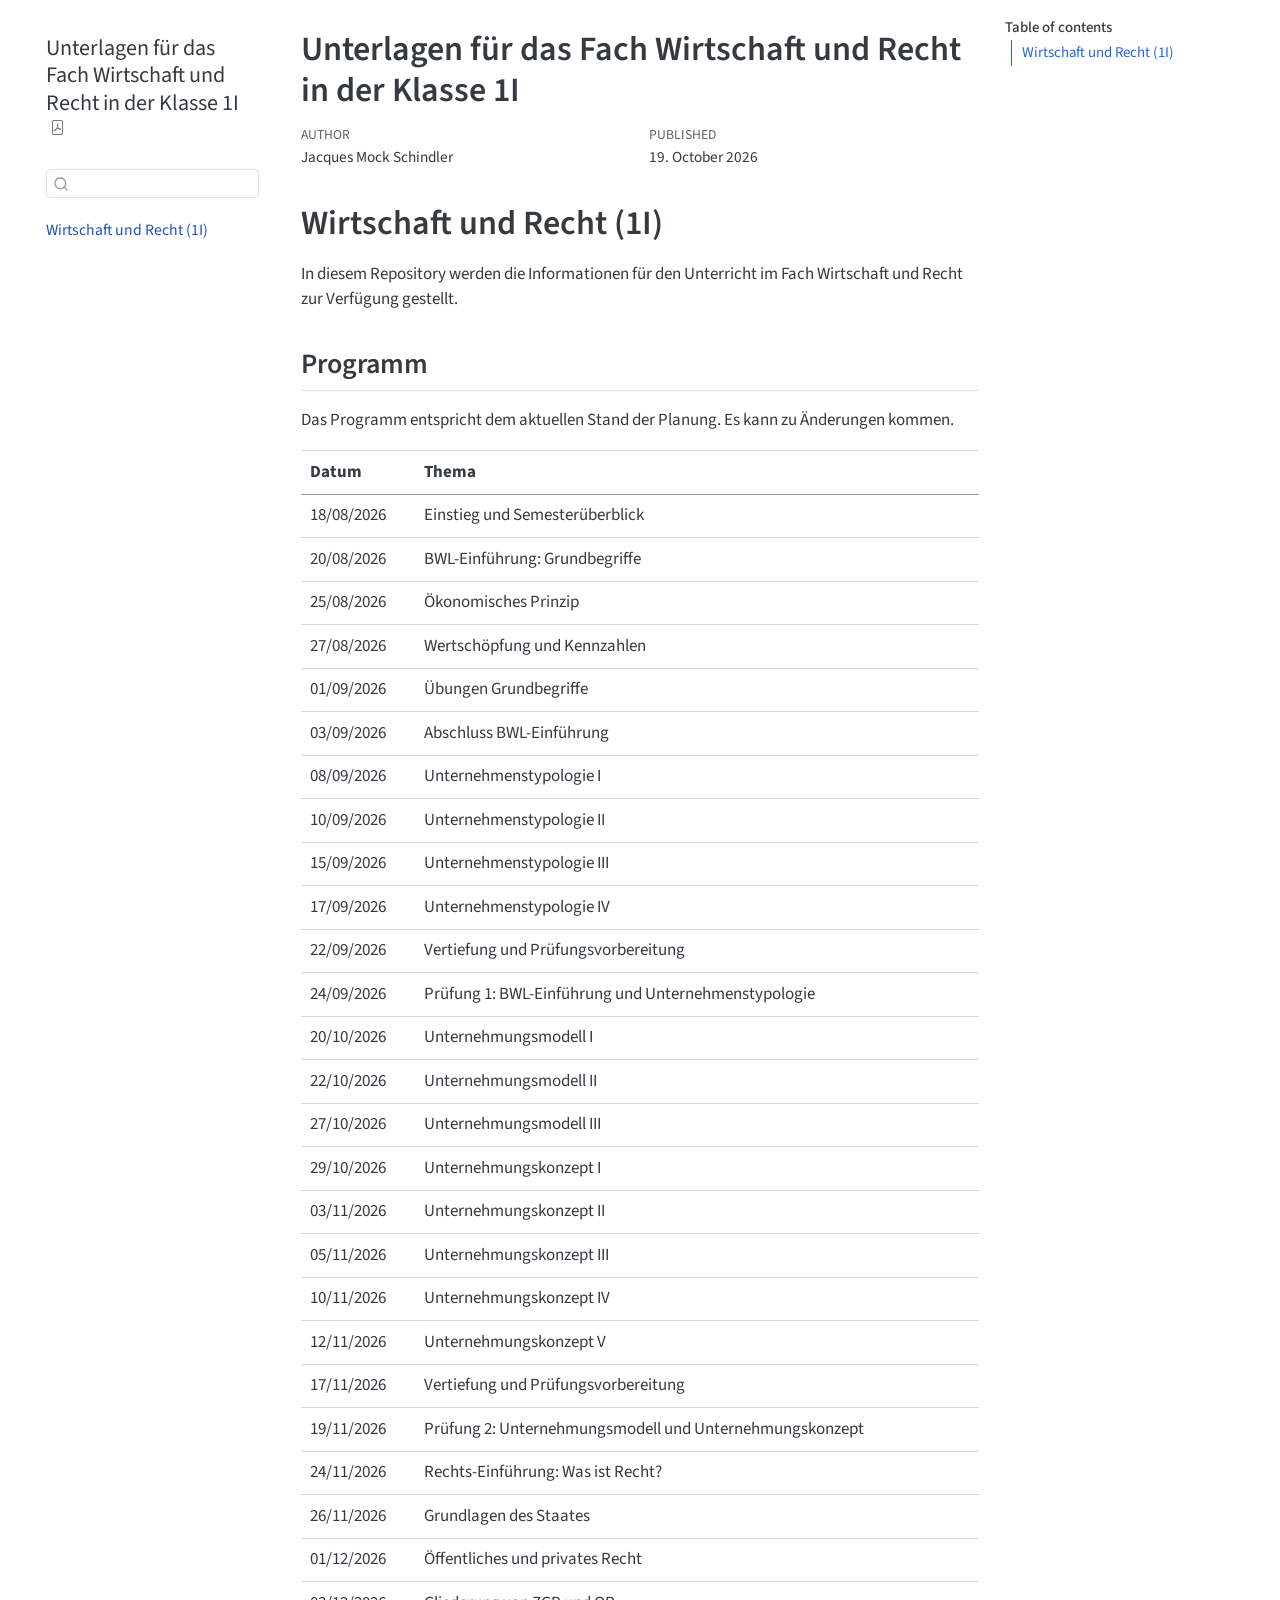
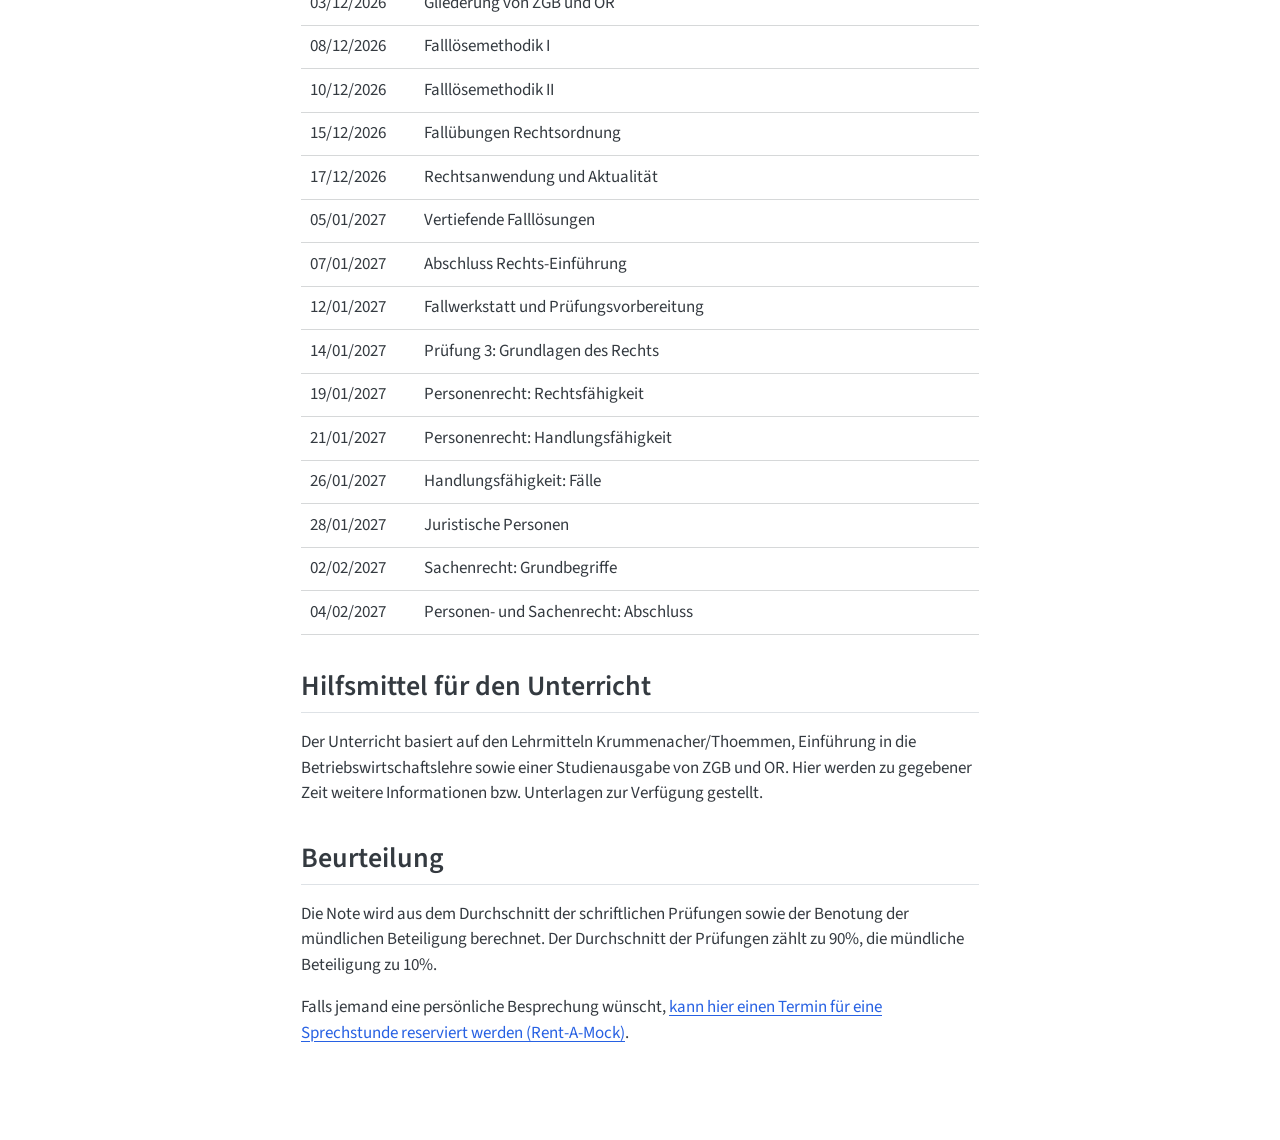
==== commit ba61360d: "Built site for gh-pages" ====
--- a/index.html
+++ b/index.html
@@ -2,7 +2,7 @@
 <html xmlns="http://www.w3.org/1999/xhtml" lang="en" xml:lang="en"><head>
 
 <meta charset="utf-8">
-<meta name="generator" content="quarto-1.10.18">
+<meta name="generator" content="quarto-1.10.19">
 
 <meta name="viewport" content="width=device-width, initial-scale=1.0, user-scalable=yes">
 
@@ -43,10 +43,10 @@
 <script src="site_libs/quarto-html/tippy.umd.min.js"></script>
 <script src="site_libs/quarto-html/anchor.min.js"></script>
 <link href="site_libs/quarto-html/tippy.css" rel="stylesheet">
-<link href="site_libs/quarto-html/quarto-syntax-highlighting-64a204ab8560d761af7679ceaba22944.css" rel="stylesheet" id="quarto-text-highlighting-styles">
+<link href="site_libs/quarto-html/quarto-syntax-highlighting-bf27225e3a48a9273f3daa8f8e829971.css" rel="stylesheet" id="quarto-text-highlighting-styles">
 <script src="site_libs/bootstrap/bootstrap.min.js"></script>
 <link href="site_libs/bootstrap/bootstrap-icons.css" rel="stylesheet">
-<link href="site_libs/bootstrap/bootstrap-343830dee7e81009abd9657442190b55.min.css" rel="stylesheet" append-hash="true" id="quarto-bootstrap" data-mode="light">
+<link href="site_libs/bootstrap/bootstrap-fd0503e23dce65854c81c5baaade3bdf.min.css" rel="stylesheet" append-hash="true" id="quarto-bootstrap" data-mode="light">
 <script id="quarto-search-options" type="application/json">{
   "location": "sidebar",
   "copy-button": false,
@@ -162,7 +162,7 @@
     <div>
     <div class="quarto-title-meta-heading">Published</div>
     <div class="quarto-title-meta-contents">
-      <p class="date">25. July 2026</p>
+      <p class="date">19. October 2026</p>
     </div>
   </div>
   
--- a/site_libs/quarto-html/quarto-syntax-highlighting-bf27225e3a48a9273f3daa8f8e829971.css
+++ b/site_libs/quarto-html/quarto-syntax-highlighting-bf27225e3a48a9273f3daa8f8e829971.css
@@ -0,0 +1,236 @@
+/* quarto syntax highlight colors */
+:root {
+  --quarto-hl-ot-color: #003B4F;
+  --quarto-hl-at-color: #657422;
+  --quarto-hl-ss-color: #20794D;
+  --quarto-hl-an-color: #5E5E5E;
+  --quarto-hl-fu-color: #4758AB;
+  --quarto-hl-st-color: #20794D;
+  --quarto-hl-cf-color: #003B4F;
+  --quarto-hl-op-color: #5E5E5E;
+  --quarto-hl-er-color: #AD0000;
+  --quarto-hl-bn-color: #AD0000;
+  --quarto-hl-al-color: #AD0000;
+  --quarto-hl-va-color: #111111;
+  --quarto-hl-bu-color: inherit;
+  --quarto-hl-ex-color: inherit;
+  --quarto-hl-pp-color: #AD0000;
+  --quarto-hl-in-color: #5E5E5E;
+  --quarto-hl-vs-color: #20794D;
+  --quarto-hl-wa-color: #5E5E5E;
+  --quarto-hl-do-color: #5E5E5E;
+  --quarto-hl-im-color: #00769E;
+  --quarto-hl-ch-color: #20794D;
+  --quarto-hl-dt-color: #AD0000;
+  --quarto-hl-fl-color: #AD0000;
+  --quarto-hl-co-color: #5E5E5E;
+  --quarto-hl-cv-color: #5E5E5E;
+  --quarto-hl-cn-color: #8f5902;
+  --quarto-hl-sc-color: #5E5E5E;
+  --quarto-hl-dv-color: #AD0000;
+  --quarto-hl-kw-color: #003B4F;
+}
+
+/* other quarto variables */
+:root {
+  --quarto-font-monospace: SFMono-Regular, Menlo, Monaco, Consolas, "Liberation Mono", "Courier New", monospace;
+}
+
+/* syntax highlight based on Pandoc's rules */
+pre > code.sourceCode > span {
+  color: #003B4F;
+}
+
+code.sourceCode > span {
+  color: #003B4F;
+}
+
+div.sourceCode,
+div.sourceCode pre.sourceCode {
+  color: #003B4F;
+}
+
+/* Normal */
+code span {
+  color: #003B4F;
+}
+
+/* Alert */
+code span.al {
+  color: #AD0000;
+  font-style: inherit;
+}
+
+/* Annotation */
+code span.an {
+  color: #5E5E5E;
+  font-style: inherit;
+}
+
+/* Attribute */
+code span.at {
+  color: #657422;
+  font-style: inherit;
+}
+
+/* BaseN */
+code span.bn {
+  color: #AD0000;
+  font-style: inherit;
+}
+
+/* BuiltIn */
+code span.bu {
+  font-style: inherit;
+}
+
+/* ControlFlow */
+code span.cf {
+  color: #003B4F;
+  font-weight: bold;
+  font-style: inherit;
+}
+
+/* Char */
+code span.ch {
+  color: #20794D;
+  font-style: inherit;
+}
+
+/* Constant */
+code span.cn {
+  color: #8f5902;
+  font-style: inherit;
+}
+
+/* Comment */
+code span.co {
+  color: #5E5E5E;
+  font-style: inherit;
+}
+
+/* CommentVar */
+code span.cv {
+  color: #5E5E5E;
+  font-style: italic;
+}
+
+/* Documentation */
+code span.do {
+  color: #5E5E5E;
+  font-style: italic;
+}
+
+/* DataType */
+code span.dt {
+  color: #AD0000;
+  font-style: inherit;
+}
+
+/* DecVal */
+code span.dv {
+  color: #AD0000;
+  font-style: inherit;
+}
+
+/* Error */
+code span.er {
+  color: #AD0000;
+  font-style: inherit;
+}
+
+/* Extension */
+code span.ex {
+  font-style: inherit;
+}
+
+/* Float */
+code span.fl {
+  color: #AD0000;
+  font-style: inherit;
+}
+
+/* Function */
+code span.fu {
+  color: #4758AB;
+  font-style: inherit;
+}
+
+/* Import */
+code span.im {
+  color: #00769E;
+  font-style: inherit;
+}
+
+/* Information */
+code span.in {
+  color: #5E5E5E;
+  font-style: inherit;
+}
+
+/* Keyword */
+code span.kw {
+  color: #003B4F;
+  font-weight: bold;
+  font-style: inherit;
+}
+
+/* Operator */
+code span.op {
+  color: #5E5E5E;
+  font-style: inherit;
+}
+
+/* Other */
+code span.ot {
+  color: #003B4F;
+  font-style: inherit;
+}
+
+/* Preprocessor */
+code span.pp {
+  color: #AD0000;
+  font-style: inherit;
+}
+
+/* SpecialChar */
+code span.sc {
+  color: #5E5E5E;
+  font-style: inherit;
+}
+
+/* SpecialString */
+code span.ss {
+  color: #20794D;
+  font-style: inherit;
+}
+
+/* String */
+code span.st {
+  color: #20794D;
+  font-style: inherit;
+}
+
+/* Variable */
+code span.va {
+  color: #111111;
+  font-style: inherit;
+}
+
+/* VerbatimString */
+code span.vs {
+  color: #20794D;
+  font-style: inherit;
+}
+
+/* Warning */
+code span.wa {
+  color: #5E5E5E;
+  font-style: italic;
+}
+
+.prevent-inlining {
+  content: "</";
+}
+
+/*# sourceMappingURL=8be38f48d34c45af72792cbd699585e7.css.map */
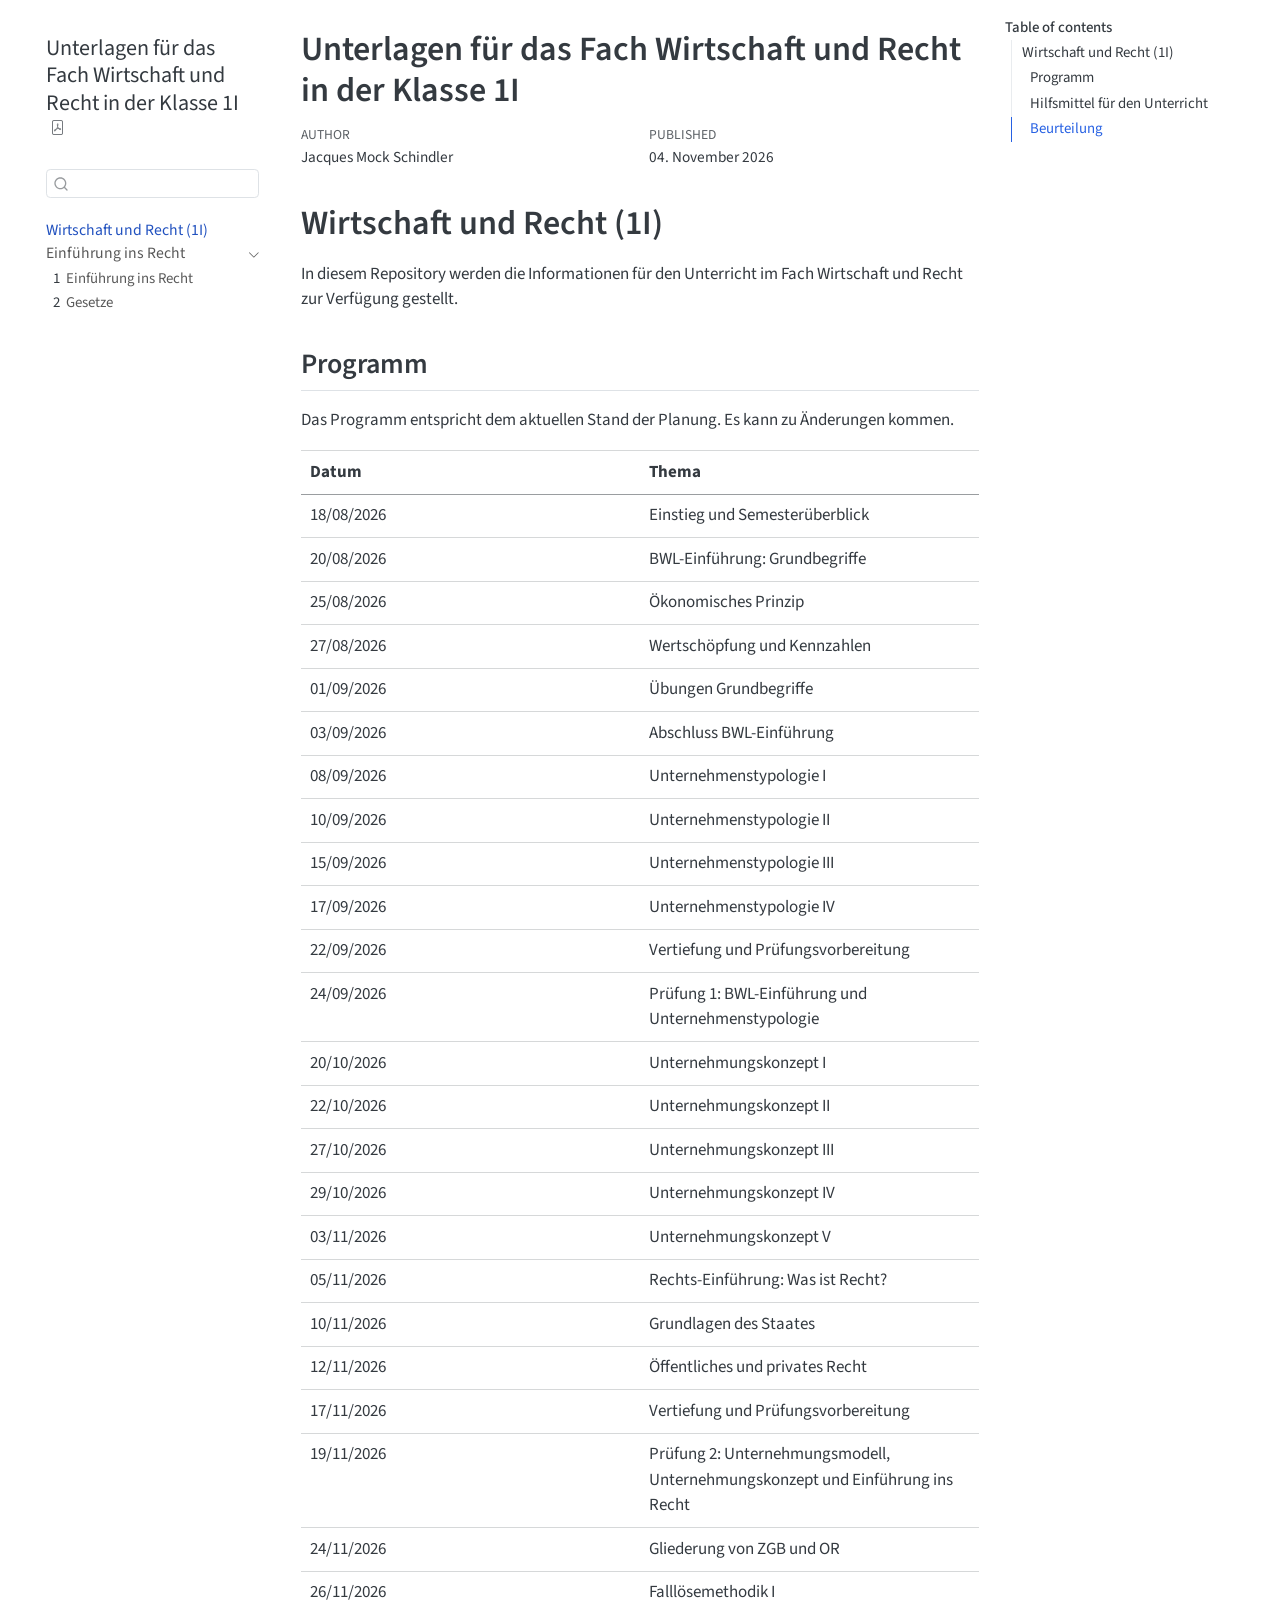
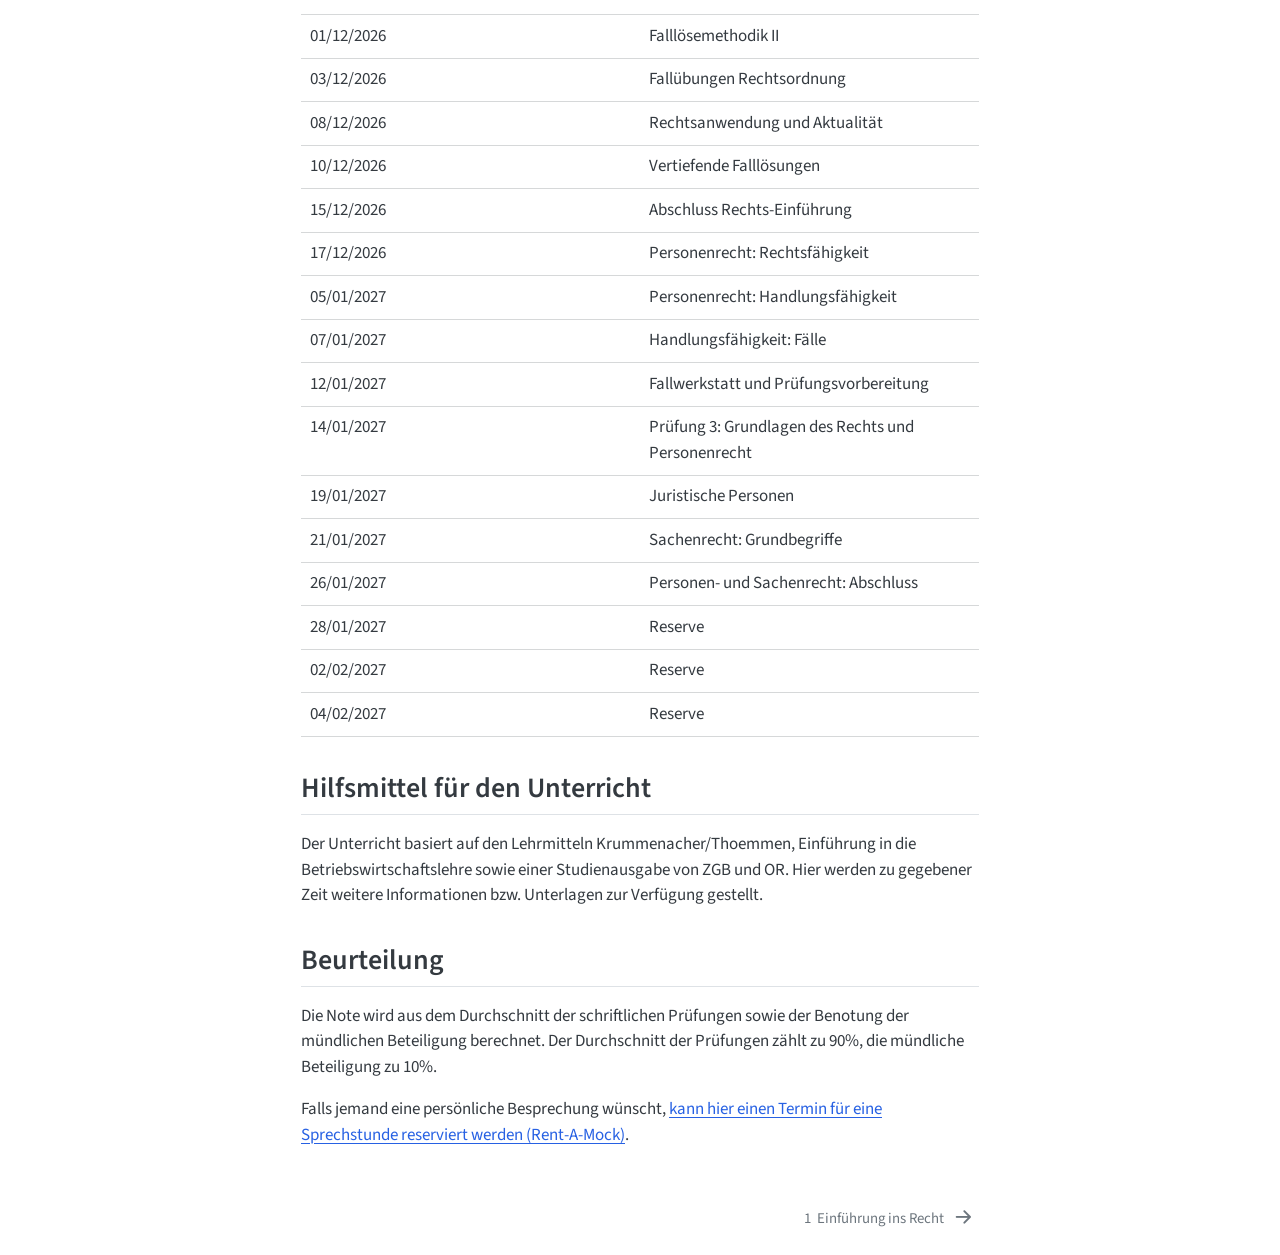
==== commit 25bd6450: "Built site for gh-pages" ====
--- a/index.html
+++ b/index.html
@@ -2,7 +2,7 @@
 <html xmlns="http://www.w3.org/1999/xhtml" lang="en" xml:lang="en"><head>
 
 <meta charset="utf-8">
-<meta name="generator" content="quarto-1.10.19">
+<meta name="generator" content="quarto-1.11.9">
 
 <meta name="viewport" content="width=device-width, initial-scale=1.0, user-scalable=yes">
 
@@ -37,16 +37,18 @@
 <script src="site_libs/quarto-search/fuse.min.js"></script>
 <script src="site_libs/quarto-search/quarto-search.js"></script>
 <meta name="quarto:offset" content="./">
+<link href="./content/261105_einf/261103_einf.html" rel="next">
 <script src="site_libs/quarto-html/quarto.js" type="module"></script>
 <script src="site_libs/quarto-html/tabsets/tabsets.js" type="module"></script>
+<script src="site_libs/quarto-html/scrollable-regions/scrollable-regions.js" type="module"></script>
 <script src="site_libs/quarto-html/popper.min.js"></script>
 <script src="site_libs/quarto-html/tippy.umd.min.js"></script>
 <script src="site_libs/quarto-html/anchor.min.js"></script>
 <link href="site_libs/quarto-html/tippy.css" rel="stylesheet">
-<link href="site_libs/quarto-html/quarto-syntax-highlighting-bf27225e3a48a9273f3daa8f8e829971.css" rel="stylesheet" id="quarto-text-highlighting-styles">
+<link href="site_libs/quarto-html/quarto-syntax-highlighting-63b5708e65d6cd79cd7618c58d0c21e7.css" rel="stylesheet" id="quarto-text-highlighting-styles">
 <script src="site_libs/bootstrap/bootstrap.min.js"></script>
 <link href="site_libs/bootstrap/bootstrap-icons.css" rel="stylesheet">
-<link href="site_libs/bootstrap/bootstrap-fd0503e23dce65854c81c5baaade3bdf.min.css" rel="stylesheet" append-hash="true" id="quarto-bootstrap" data-mode="light">
+<link href="site_libs/bootstrap/bootstrap-4f67ab1e4efc86feb5e21e0983fc9301.min.css" rel="stylesheet" append-hash="true" id="quarto-bootstrap" data-mode="light">
 <script id="quarto-search-options" type="application/json">{
   "location": "sidebar",
   "copy-button": false,
@@ -78,17 +80,17 @@
 
 </head>
 
-<body class="nav-sidebar floating quarto-light">
+<body class="nav-sidebar floating quarto-light"><a id="quarto-skip-link" class="visually-hidden-focusable" href="#quarto-document-content">Skip to main content</a>
 
 <div id="quarto-search-results"></div>
   <header id="quarto-header" class="headroom fixed-top">
-  <nav class="quarto-secondary-nav">
+  <nav class="quarto-secondary-nav" aria-label="Toolbar">
     <div class="container-fluid d-flex">
       <button type="button" class="quarto-btn-toggle btn" data-bs-toggle="collapse" role="button" data-bs-target=".quarto-sidebar-collapse-item" aria-controls="quarto-sidebar" aria-expanded="false" aria-label="Toggle sidebar navigation" onclick="if (window.quartoToggleHeadroom) { window.quartoToggleHeadroom(); }">
         <i class="bi bi-layout-text-sidebar-reverse"></i>
       </button>
-        <nav class="quarto-page-breadcrumbs" aria-label="breadcrumb"><ol class="breadcrumb"><li class="breadcrumb-item"><a href="./index.html">Wirtschaft und Recht (1I)</a></li></ol></nav>
-        <a class="flex-grow-1" role="navigation" data-bs-toggle="collapse" data-bs-target=".quarto-sidebar-collapse-item" aria-controls="quarto-sidebar" aria-expanded="false" aria-label="Toggle sidebar navigation" onclick="if (window.quartoToggleHeadroom) { window.quartoToggleHeadroom(); }">      
+        <nav class="quarto-page-breadcrumbs" aria-label="Breadcrumbs"><ol class="breadcrumb"><li class="breadcrumb-item"><a href="./index.html">Wirtschaft und Recht (1I)</a></li></ol></nav>
+        <a class="flex-grow-1" data-bs-toggle="collapse" data-bs-target=".quarto-sidebar-collapse-item" onclick="if (window.quartoToggleHeadroom) { window.quartoToggleHeadroom(); }">      
         </a>
       <button type="button" class="btn quarto-search-button" aria-label="Search" onclick="window.quartoOpenSearch();">
         <i class="bi bi-search"></i>
@@ -99,7 +101,7 @@
 <!-- content -->
 <div id="quarto-content" class="quarto-container page-columns page-rows-contents page-layout-article">
 <!-- sidebar -->
-  <nav id="quarto-sidebar" class="sidebar collapse collapse-horizontal quarto-sidebar-collapse-item sidebar-navigation floating overflow-auto">
+  <nav id="quarto-sidebar" class="sidebar collapse collapse-horizontal quarto-sidebar-collapse-item sidebar-navigation floating overflow-auto" aria-label="Site">
     <div class="pt-lg-2 mt-2 text-left sidebar-header">
     <div class="sidebar-title mb-0 py-0">
       <a href="./">Unterlagen für das Fach Wirtschaft und Recht in der Klasse 1I</a> 
@@ -121,13 +123,33 @@
  <span class="menu-text">Wirtschaft und Recht (1I)</span></a>
   </div>
 </li>
+        <li class="sidebar-item sidebar-item-section">
+      <div class="sidebar-item-container"> 
+            <button type="button" class="sidebar-item-text sidebar-item-toggle sidebar-link text-start" data-bs-toggle="collapse" data-bs-target="#quarto-sidebar-section-1" aria-controls="quarto-sidebar-section-1" aria-expanded="true">
+ <span class="menu-text" id="quarto-sidebar-section-1-label">Einführung ins Recht</span><i class="bi bi-chevron-right" aria-hidden="true"></i></button>
+      </div>
+      <ul id="quarto-sidebar-section-1" aria-labelledby="quarto-sidebar-section-1-label" class="collapse list-unstyled sidebar-section depth1 show">  
+          <li class="sidebar-item">
+  <div class="sidebar-item-container"> 
+  <a href="./content/261105_einf/261103_einf.html" class="sidebar-item-text sidebar-link">
+ <span class="menu-text"><span class="chapter-number">1</span>&nbsp; <span class="chapter-title">Einführung ins Recht</span></span></a>
+  </div>
+</li>
+          <li class="sidebar-item">
+  <div class="sidebar-item-container"> 
+  <a href="./content/gesetze/gesetze.html" class="sidebar-item-text sidebar-link">
+ <span class="menu-text"><span class="chapter-number">2</span>&nbsp; <span class="chapter-title">Gesetze</span></span></a>
+  </div>
+</li>
+      </ul>
+  </li>
     </ul>
     </div>
 </nav>
 <div id="quarto-sidebar-glass" class="quarto-sidebar-collapse-item" data-bs-toggle="collapse" data-bs-target=".quarto-sidebar-collapse-item"></div>
 <!-- margin-sidebar -->
     <div id="quarto-margin-sidebar" class="sidebar margin-sidebar">
-        <nav id="TOC" role="doc-toc" class="toc-active">
+        <nav id="TOC" role="doc-toc" aria-labelledby="toc-title" class="toc-active">
     <h2 id="toc-title">Table of contents</h2>
    
   <ul>
@@ -141,7 +163,7 @@
 </nav>
     </div>
 <!-- main -->
-<main class="content" id="quarto-document-content">
+<main class="content" id="quarto-document-content" tabindex="-1">
 
 <header id="title-block-header" class="quarto-title-block default">
 <div class="quarto-title">
@@ -162,7 +184,7 @@
     <div>
     <div class="quarto-title-meta-heading">Published</div>
     <div class="quarto-title-meta-contents">
-      <p class="date">19. October 2026</p>
+      <p class="date">04. November 2026</p>
     </div>
   </div>
   
@@ -181,6 +203,10 @@
 <h2 class="unnumbered anchored" data-anchor-id="programm">Programm</h2>
 <p>Das Programm entspricht dem aktuellen Stand der Planung. Es kann zu Änderungen kommen.</p>
 <table class="caption-top table">
+<colgroup>
+<col style="width: 50%">
+<col style="width: 50%">
+</colgroup>
 <thead>
 <tr class="header">
 <th>Datum</th>
@@ -238,35 +264,35 @@
 </tr>
 <tr class="odd">
 <td>20/10/2026</td>
-<td>Unternehmungsmodell I</td>
+<td>Unternehmungskonzept I</td>
 </tr>
 <tr class="even">
 <td>22/10/2026</td>
-<td>Unternehmungsmodell II</td>
+<td>Unternehmungskonzept II</td>
 </tr>
 <tr class="odd">
 <td>27/10/2026</td>
-<td>Unternehmungsmodell III</td>
+<td>Unternehmungskonzept III</td>
 </tr>
 <tr class="even">
 <td>29/10/2026</td>
-<td>Unternehmungskonzept I</td>
+<td>Unternehmungskonzept IV</td>
 </tr>
 <tr class="odd">
 <td>03/11/2026</td>
-<td>Unternehmungskonzept II</td>
+<td>Unternehmungskonzept V</td>
 </tr>
 <tr class="even">
 <td>05/11/2026</td>
-<td>Unternehmungskonzept III</td>
+<td>Rechts-Einführung: Was ist Recht?</td>
 </tr>
 <tr class="odd">
 <td>10/11/2026</td>
-<td>Unternehmungskonzept IV</td>
+<td>Grundlagen des Staates</td>
 </tr>
 <tr class="even">
 <td>12/11/2026</td>
-<td>Unternehmungskonzept V</td>
+<td>Öffentliches und privates Recht</td>
 </tr>
 <tr class="odd">
 <td>17/11/2026</td>
@@ -274,47 +300,47 @@
 </tr>
 <tr class="even">
 <td>19/11/2026</td>
-<td>Prüfung 2: Unternehmungsmodell und Unternehmungskonzept</td>
+<td>Prüfung 2: Unternehmungsmodell, Unternehmungskonzept und Einführung ins Recht</td>
 </tr>
 <tr class="odd">
 <td>24/11/2026</td>
-<td>Rechts-Einführung: Was ist Recht?</td>
+<td>Gliederung von ZGB und OR</td>
 </tr>
 <tr class="even">
 <td>26/11/2026</td>
-<td>Grundlagen des Staates</td>
+<td>Falllösemethodik I</td>
 </tr>
 <tr class="odd">
 <td>01/12/2026</td>
-<td>Öffentliches und privates Recht</td>
+<td>Falllösemethodik II</td>
 </tr>
 <tr class="even">
 <td>03/12/2026</td>
-<td>Gliederung von ZGB und OR</td>
+<td>Fallübungen Rechtsordnung</td>
 </tr>
 <tr class="odd">
 <td>08/12/2026</td>
-<td>Falllösemethodik I</td>
+<td>Rechtsanwendung und Aktualität</td>
 </tr>
 <tr class="even">
 <td>10/12/2026</td>
-<td>Falllösemethodik II</td>
+<td>Vertiefende Falllösungen</td>
 </tr>
 <tr class="odd">
 <td>15/12/2026</td>
-<td>Fallübungen Rechtsordnung</td>
+<td>Abschluss Rechts-Einführung</td>
 </tr>
 <tr class="even">
 <td>17/12/2026</td>
-<td>Rechtsanwendung und Aktualität</td>
+<td>Personenrecht: Rechtsfähigkeit</td>
 </tr>
 <tr class="odd">
 <td>05/01/2027</td>
-<td>Vertiefende Falllösungen</td>
+<td>Personenrecht: Handlungsfähigkeit</td>
 </tr>
 <tr class="even">
 <td>07/01/2027</td>
-<td>Abschluss Rechts-Einführung</td>
+<td>Handlungsfähigkeit: Fälle</td>
 </tr>
 <tr class="odd">
 <td>12/01/2027</td>
@@ -322,31 +348,31 @@
 </tr>
 <tr class="even">
 <td>14/01/2027</td>
-<td>Prüfung 3: Grundlagen des Rechts</td>
+<td>Prüfung 3: Grundlagen des Rechts und Personenrecht</td>
 </tr>
 <tr class="odd">
 <td>19/01/2027</td>
-<td>Personenrecht: Rechtsfähigkeit</td>
+<td>Juristische Personen</td>
 </tr>
 <tr class="even">
 <td>21/01/2027</td>
-<td>Personenrecht: Handlungsfähigkeit</td>
+<td>Sachenrecht: Grundbegriffe</td>
 </tr>
 <tr class="odd">
 <td>26/01/2027</td>
-<td>Handlungsfähigkeit: Fälle</td>
+<td>Personen- und Sachenrecht: Abschluss</td>
 </tr>
 <tr class="even">
 <td>28/01/2027</td>
-<td>Juristische Personen</td>
+<td>Reserve</td>
 </tr>
 <tr class="odd">
 <td>02/02/2027</td>
-<td>Sachenrecht: Grundbegriffe</td>
+<td>Reserve</td>
 </tr>
 <tr class="even">
 <td>04/02/2027</td>
-<td>Personen- und Sachenrecht: Abschluss</td>
+<td>Reserve</td>
 </tr>
 </tbody>
 </table>
@@ -443,7 +469,8 @@
           return filterRegex.test(href) || localhostRegex.test(href) || mailtoRegex.test(href);
       }
       // Inspect non-navigation links and adorn them if external
-     var links = window.document.querySelectorAll('a[href]:not(.nav-link):not(.navbar-brand):not(.toc-action):not(.sidebar-link):not(.sidebar-item-toggle):not(.pagination-link):not(.no-external):not([aria-hidden]):not(.dropdown-item):not(.quarto-navigation-tool):not(.about-link)');
+      window.quartoDecorateExternalLinks = function (root) {
+     var links = (root || window.document).querySelectorAll('a[href]:not(.nav-link):not(.navbar-brand):not(.toc-action):not(.sidebar-link):not(.sidebar-item-toggle):not(.pagination-link):not(.no-external):not([aria-hidden]):not(.dropdown-item):not(.quarto-navigation-tool):not(.about-link)');
       for (var i=0; i<links.length; i++) {
         const link = links[i];
         if (!isInternal(link.href)) {
@@ -452,8 +479,69 @@
           if (link.dataset.originalHref !== undefined) {
             link.href = link.dataset.originalHref;
           }
-        }
-      }
+          if (!link.classList.contains('no-external-icon')) {
+          }
+        }
+      }
+      };
+      window.quartoDecorateExternalLinks(window.document);
+    // Esc closes the popup (WCAG 1.4.13) and focus leaving both trigger and
+    // popup closes it (WCAG 2.4.11); tippy handles neither for interactive popups.
+    const hideOnEscAndFocusOut = {
+      name: 'hideOnEscAndFocusOut',
+      defaultValue: true,
+      fn(instance) {
+        const dismiss = () => {
+          // A show scheduled by the trigger delay would otherwise reopen it
+          instance.clearDelayTimeouts();
+          instance.hide();
+        };
+        const onKeyDown = (event) => {
+          if (event.key !== 'Escape') {
+            return;
+          }
+          // Keep Esc from also reaching page handlers (e.g. reveal.js overview),
+          // except an open reveal.js slide menu, which Esc should close too.
+          // The menu handles keys only when its keyboard option is on.
+          const menuHandlesEsc = window.Reveal?.getPlugin?.('menu')?.isOpen() &&
+            window.Reveal.getConfig().menu?.keyboard !== false;
+          if (!menuHandlesEsc) {
+            event.stopPropagation();
+          }
+          if (instance.popper.contains(window.document.activeElement)) {
+            // Disabled while refocusing so the focus trigger does not reopen it
+            instance.disable();
+            instance.reference.focus();
+            instance.enable();
+          }
+          dismiss();
+        };
+        const onFocusOut = (event) => {
+          const target = event.relatedTarget;
+          if (target && !instance.reference.contains(target) &&
+              !instance.popper.contains(target)) {
+            dismiss();
+          }
+        };
+        // On the trigger too: a click trigger (code-annotations: select) has no
+        // blur handling. Attached for the instance's lifetime so leaving the
+        // trigger also cancels a show still pending on the trigger delay.
+        instance.reference.addEventListener('focusout', onFocusOut);
+        return {
+          onShow() {
+            window.document.addEventListener('keydown', onKeyDown, true);
+            instance.popper.addEventListener('focusout', onFocusOut);
+          },
+          onHide() {
+            window.document.removeEventListener('keydown', onKeyDown, true);
+            instance.popper.removeEventListener('focusout', onFocusOut);
+          },
+          onDestroy() {
+            instance.reference.removeEventListener('focusout', onFocusOut);
+          },
+        };
+      },
+    };
     function tippyHover(el, contentFn, onTriggerFn, onUntriggerFn) {
       const config = {
         allowHTML: true,
@@ -467,6 +555,7 @@
         interactiveBorder: 10,
         theme: 'quarto',
         placement: 'bottom-start',
+        plugins: [hideOnEscAndFocusOut],
       };
       if (contentFn) {
         config.content = contentFn;
@@ -629,44 +718,54 @@
           const lineIds = lines.map((line) => {
             return targetCell + "-" + line;
           })
-          let top = null;
-          let height = null;
-          let parent = null;
+          // Each band is positioned against its own containing block, which is
+          // not the offsetParent of the lines, so place it from client rects.
+          const placeBand = (band, firstEl, lastEl, codeBlock) => {
+            const container = band.offsetParent;
+            if (container === null) {
+              return;
+            }
+            const containerRect = container.getBoundingClientRect();
+            // Reveal.js scales slides with a transform, so convert client
+            // pixels back to the CSS pixels of the container.
+            const scale = containerRect.height / container.offsetHeight || 1;
+            const firstRect = firstEl.getBoundingClientRect();
+            const lastRect = lastEl.getBoundingClientRect();
+            const top = (firstRect.top - containerRect.top) / scale - container.clientTop + container.scrollTop;
+            const height = (lastRect.bottom - firstRect.top) / scale;
+            band.style.top = top - 2 + "px";
+            band.style.height = height + 4 + "px";
+            if (codeBlock) {
+              // Without the copy button wrapper, the containing block is wider
+              // than the code block, so span the code block explicitly.
+              const blockRect = codeBlock.getBoundingClientRect();
+              band.style.left = (blockRect.left - containerRect.left) / scale - container.clientLeft + container.scrollLeft + "px";
+              band.style.width = blockRect.width / scale + "px";
+            }
+          };
           if (lineIds.length > 0) {
-              //compute the position of the single el (top and bottom and make a div)
-              const el = window.document.getElementById(lineIds[0]);
-              top = el.offsetTop;
-              height = el.offsetHeight;
-              parent = el.parentElement.parentElement;
-            if (lineIds.length > 1) {
-              const lastEl = window.document.getElementById(lineIds[lineIds.length - 1]);
-              const bottom = lastEl.offsetTop + lastEl.offsetHeight;
-              height = bottom - top;
+            const el = window.document.getElementById(lineIds[0]);
+            const lastEl = window.document.getElementById(lineIds[lineIds.length - 1]);
+            const parent = el.parentElement.parentElement;
+            // cook up a div (if necessary) and position it
+            let div = window.document.getElementById("code-annotation-line-highlight");
+            if (div === null) {
+              div = window.document.createElement("div");
+              div.setAttribute("id", "code-annotation-line-highlight");
+              div.style.position = 'absolute';
+              parent.appendChild(div);
             }
-            if (top !== null && height !== null && parent !== null) {
-              // cook up a div (if necessary) and position it 
-              let div = window.document.getElementById("code-annotation-line-highlight");
-              if (div === null) {
-                div = window.document.createElement("div");
-                div.setAttribute("id", "code-annotation-line-highlight");
-                div.style.position = 'absolute';
-                parent.appendChild(div);
-              }
-              div.style.top = top - 2 + "px";
-              div.style.height = height + 4 + "px";
-              div.style.left = 0;
-              let gutterDiv = window.document.getElementById("code-annotation-line-highlight-gutter");
-              if (gutterDiv === null) {
-                gutterDiv = window.document.createElement("div");
-                gutterDiv.setAttribute("id", "code-annotation-line-highlight-gutter");
-                gutterDiv.style.position = 'absolute';
-                const codeCell = window.document.getElementById(targetCell);
-                const gutter = codeCell.querySelector('.code-annotation-gutter');
-                gutter.appendChild(gutterDiv);
-              }
-              gutterDiv.style.top = top - 2 + "px";
-              gutterDiv.style.height = height + 4 + "px";
+            placeBand(div, el, lastEl, parent.closest("div.sourceCode") || parent);
+            let gutterDiv = window.document.getElementById("code-annotation-line-highlight-gutter");
+            if (gutterDiv === null) {
+              gutterDiv = window.document.createElement("div");
+              gutterDiv.setAttribute("id", "code-annotation-line-highlight-gutter");
+              gutterDiv.style.position = 'absolute';
+              const codeCell = window.document.getElementById(targetCell);
+              const gutter = codeCell.querySelector('.code-annotation-gutter');
+              gutter.appendChild(gutterDiv);
             }
+            placeBand(gutterDiv, el, lastEl);
             selectedAnnoteEl = annoteEl;
           }
         };
@@ -765,6 +864,18 @@
     }
   });
   </script>
+  <script type="application/javascript">
+  window.quartoScrollableRegionsLabels = {"code":"Scrollable code","output":"Scrollable output"};
+  </script>
+<nav class="page-navigation" aria-label="Page">
+  <div class="nav-page nav-page-previous">
+  </div>
+  <div class="nav-page nav-page-next">
+      <a href="./content/261105_einf/261103_einf.html" class="pagination-link" aria-label="Einführung ins Recht">
+        <span class="nav-page-text"><span class="chapter-number">1</span>&nbsp; <span class="chapter-title">Einführung ins Recht</span></span> <i class="bi bi-arrow-right-short"></i>
+      </a>
+  </div>
+</nav>
 </div> <!-- /content -->
 
 
--- a/site_libs/quarto-html/quarto-syntax-highlighting-63b5708e65d6cd79cd7618c58d0c21e7.css
+++ b/site_libs/quarto-html/quarto-syntax-highlighting-63b5708e65d6cd79cd7618c58d0c21e7.css
@@ -0,0 +1,236 @@
+/* quarto syntax highlight colors */
+:root {
+  --quarto-hl-ot-color: #003B4F;
+  --quarto-hl-at-color: #657422;
+  --quarto-hl-ss-color: #20794D;
+  --quarto-hl-an-color: #5E5E5E;
+  --quarto-hl-fu-color: #4758AB;
+  --quarto-hl-st-color: #20794D;
+  --quarto-hl-cf-color: #003B4F;
+  --quarto-hl-op-color: #5E5E5E;
+  --quarto-hl-er-color: #AD0000;
+  --quarto-hl-bn-color: #AD0000;
+  --quarto-hl-al-color: #AD0000;
+  --quarto-hl-va-color: #111111;
+  --quarto-hl-bu-color: inherit;
+  --quarto-hl-ex-color: inherit;
+  --quarto-hl-pp-color: #AD0000;
+  --quarto-hl-in-color: #5E5E5E;
+  --quarto-hl-vs-color: #20794D;
+  --quarto-hl-wa-color: #5E5E5E;
+  --quarto-hl-do-color: #5E5E5E;
+  --quarto-hl-im-color: #00769E;
+  --quarto-hl-ch-color: #20794D;
+  --quarto-hl-dt-color: #AD0000;
+  --quarto-hl-fl-color: #AD0000;
+  --quarto-hl-co-color: #5E5E5E;
+  --quarto-hl-cv-color: #5E5E5E;
+  --quarto-hl-cn-color: #8f5902;
+  --quarto-hl-sc-color: #5E5E5E;
+  --quarto-hl-dv-color: #AD0000;
+  --quarto-hl-kw-color: #003B4F;
+}
+
+/* other quarto variables */
+:root {
+  --quarto-font-monospace: SFMono-Regular, Menlo, Monaco, Consolas, "Liberation Mono", "Courier New", monospace;
+}
+
+/* syntax highlight based on Pandoc's rules */
+pre > code.sourceCode > span {
+  color: #003B4F;
+}
+
+code.sourceCode > span {
+  color: #003B4F;
+}
+
+div.sourceCode,
+div.sourceCode pre.sourceCode {
+  color: #003B4F;
+}
+
+/* Normal */
+code span {
+  color: #003B4F;
+}
+
+/* Alert */
+code span.al {
+  color: #AD0000;
+  font-style: inherit;
+}
+
+/* Annotation */
+code span.an {
+  color: #5E5E5E;
+  font-style: inherit;
+}
+
+/* Attribute */
+code span.at {
+  color: #657422;
+  font-style: inherit;
+}
+
+/* BaseN */
+code span.bn {
+  color: #AD0000;
+  font-style: inherit;
+}
+
+/* BuiltIn */
+code span.bu {
+  font-style: inherit;
+}
+
+/* ControlFlow */
+code span.cf {
+  color: #003B4F;
+  font-weight: bold;
+  font-style: inherit;
+}
+
+/* Char */
+code span.ch {
+  color: #20794D;
+  font-style: inherit;
+}
+
+/* Constant */
+code span.cn {
+  color: #8f5902;
+  font-style: inherit;
+}
+
+/* Comment */
+code span.co {
+  color: #5E5E5E;
+  font-style: inherit;
+}
+
+/* CommentVar */
+code span.cv {
+  color: #5E5E5E;
+  font-style: italic;
+}
+
+/* Documentation */
+code span.do {
+  color: #5E5E5E;
+  font-style: italic;
+}
+
+/* DataType */
+code span.dt {
+  color: #AD0000;
+  font-style: inherit;
+}
+
+/* DecVal */
+code span.dv {
+  color: #AD0000;
+  font-style: inherit;
+}
+
+/* Error */
+code span.er {
+  color: #AD0000;
+  font-style: inherit;
+}
+
+/* Extension */
+code span.ex {
+  font-style: inherit;
+}
+
+/* Float */
+code span.fl {
+  color: #AD0000;
+  font-style: inherit;
+}
+
+/* Function */
+code span.fu {
+  color: #4758AB;
+  font-style: inherit;
+}
+
+/* Import */
+code span.im {
+  color: #00769E;
+  font-style: inherit;
+}
+
+/* Information */
+code span.in {
+  color: #5E5E5E;
+  font-style: inherit;
+}
+
+/* Keyword */
+code span.kw {
+  color: #003B4F;
+  font-weight: bold;
+  font-style: inherit;
+}
+
+/* Operator */
+code span.op {
+  color: #5E5E5E;
+  font-style: inherit;
+}
+
+/* Other */
+code span.ot {
+  color: #003B4F;
+  font-style: inherit;
+}
+
+/* Preprocessor */
+code span.pp {
+  color: #AD0000;
+  font-style: inherit;
+}
+
+/* SpecialChar */
+code span.sc {
+  color: #5E5E5E;
+  font-style: inherit;
+}
+
+/* SpecialString */
+code span.ss {
+  color: #20794D;
+  font-style: inherit;
+}
+
+/* String */
+code span.st {
+  color: #20794D;
+  font-style: inherit;
+}
+
+/* Variable */
+code span.va {
+  color: #111111;
+  font-style: inherit;
+}
+
+/* VerbatimString */
+code span.vs {
+  color: #20794D;
+  font-style: inherit;
+}
+
+/* Warning */
+code span.wa {
+  color: #5E5E5E;
+  font-style: italic;
+}
+
+.prevent-inlining {
+  content: "</";
+}
+
+/*# sourceMappingURL=054cc16b9e9817627be6994582d2ffb5.css.map */
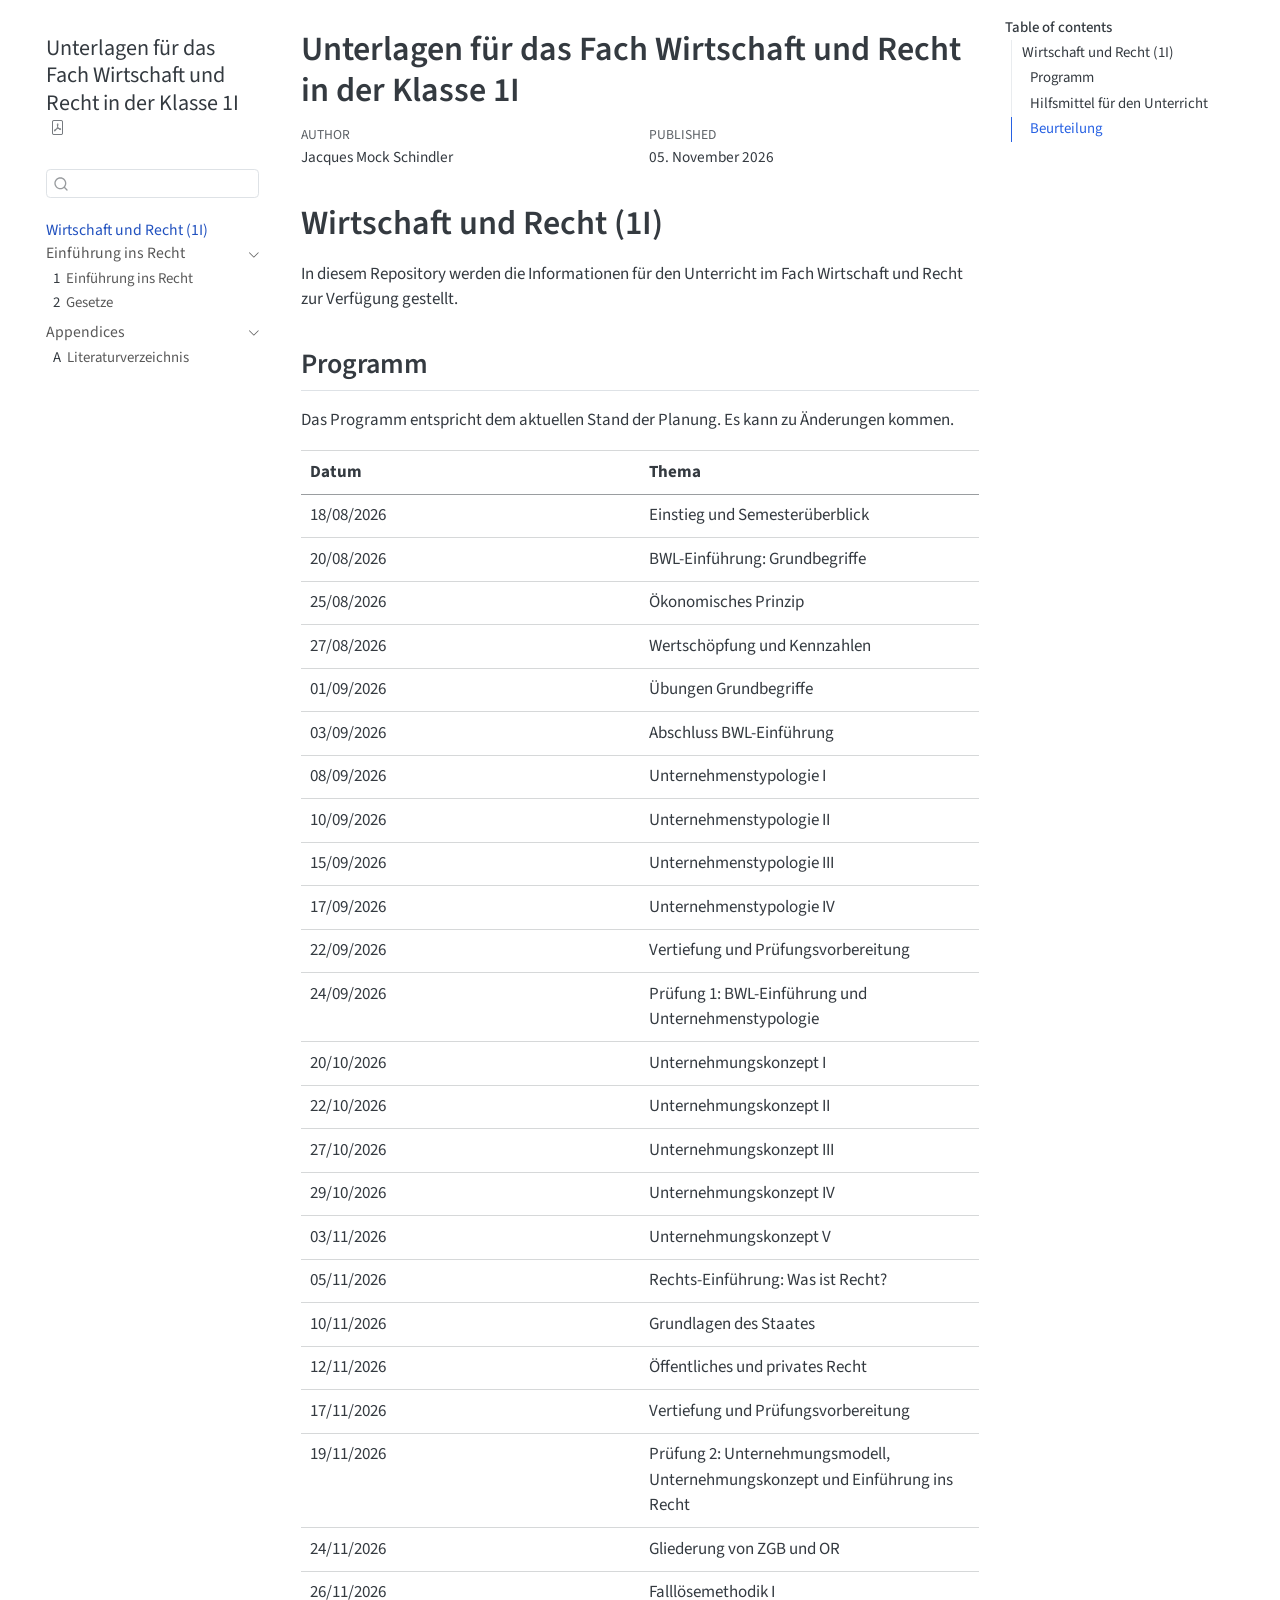
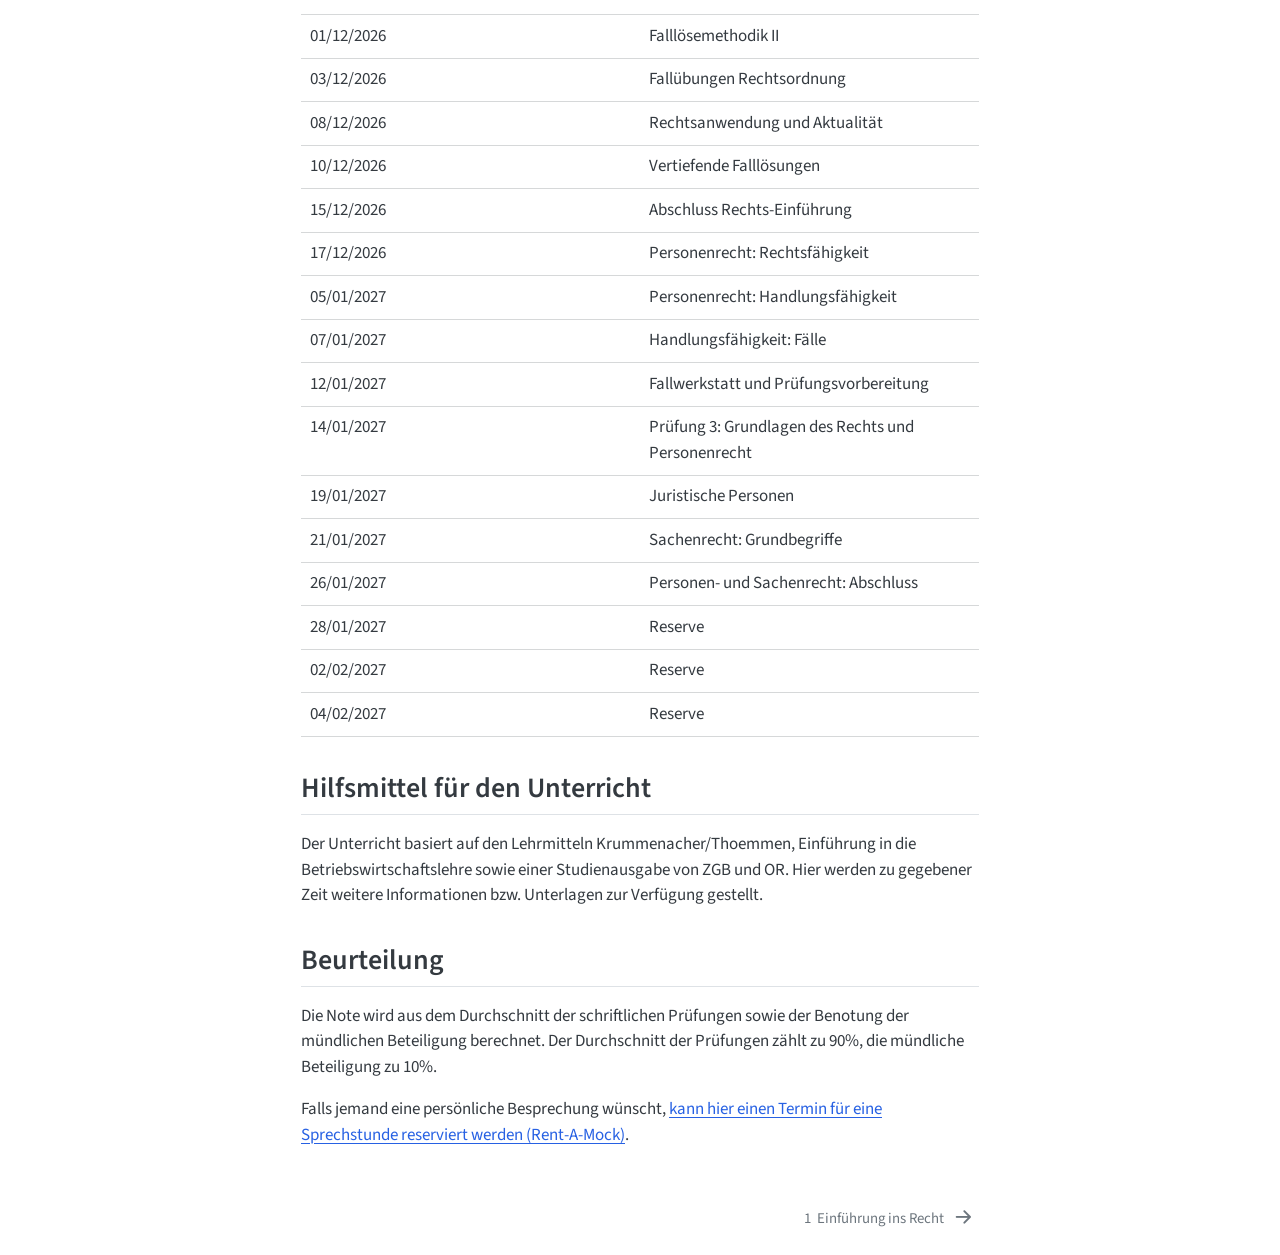
==== commit ac8b0cde: "Built site for gh-pages" ====
--- a/index.html
+++ b/index.html
@@ -143,6 +143,20 @@
 </li>
       </ul>
   </li>
+        <li class="sidebar-item sidebar-item-section">
+      <div class="sidebar-item-container"> 
+            <button type="button" class="sidebar-item-text sidebar-item-toggle sidebar-link text-start" data-bs-toggle="collapse" data-bs-target="#quarto-sidebar-section-2" aria-controls="quarto-sidebar-section-2" aria-expanded="true">
+ <span class="menu-text" id="quarto-sidebar-section-2-label">Appendices</span><i class="bi bi-chevron-right" aria-hidden="true"></i></button>
+      </div>
+      <ul id="quarto-sidebar-section-2" aria-labelledby="quarto-sidebar-section-2-label" class="collapse list-unstyled sidebar-section depth1 show">  
+          <li class="sidebar-item">
+  <div class="sidebar-item-container"> 
+  <a href="./content/anhang/literaturverzeichnis.html" class="sidebar-item-text sidebar-link">
+ <span class="menu-text"><span class="chapter-number">A</span>&nbsp; <span class="chapter-title">Literaturverzeichnis</span></span></a>
+  </div>
+</li>
+      </ul>
+  </li>
     </ul>
     </div>
 </nav>
@@ -184,7 +198,7 @@
     <div>
     <div class="quarto-title-meta-heading">Published</div>
     <div class="quarto-title-meta-contents">
-      <p class="date">04. November 2026</p>
+      <p class="date">05. November 2026</p>
     </div>
   </div>
   
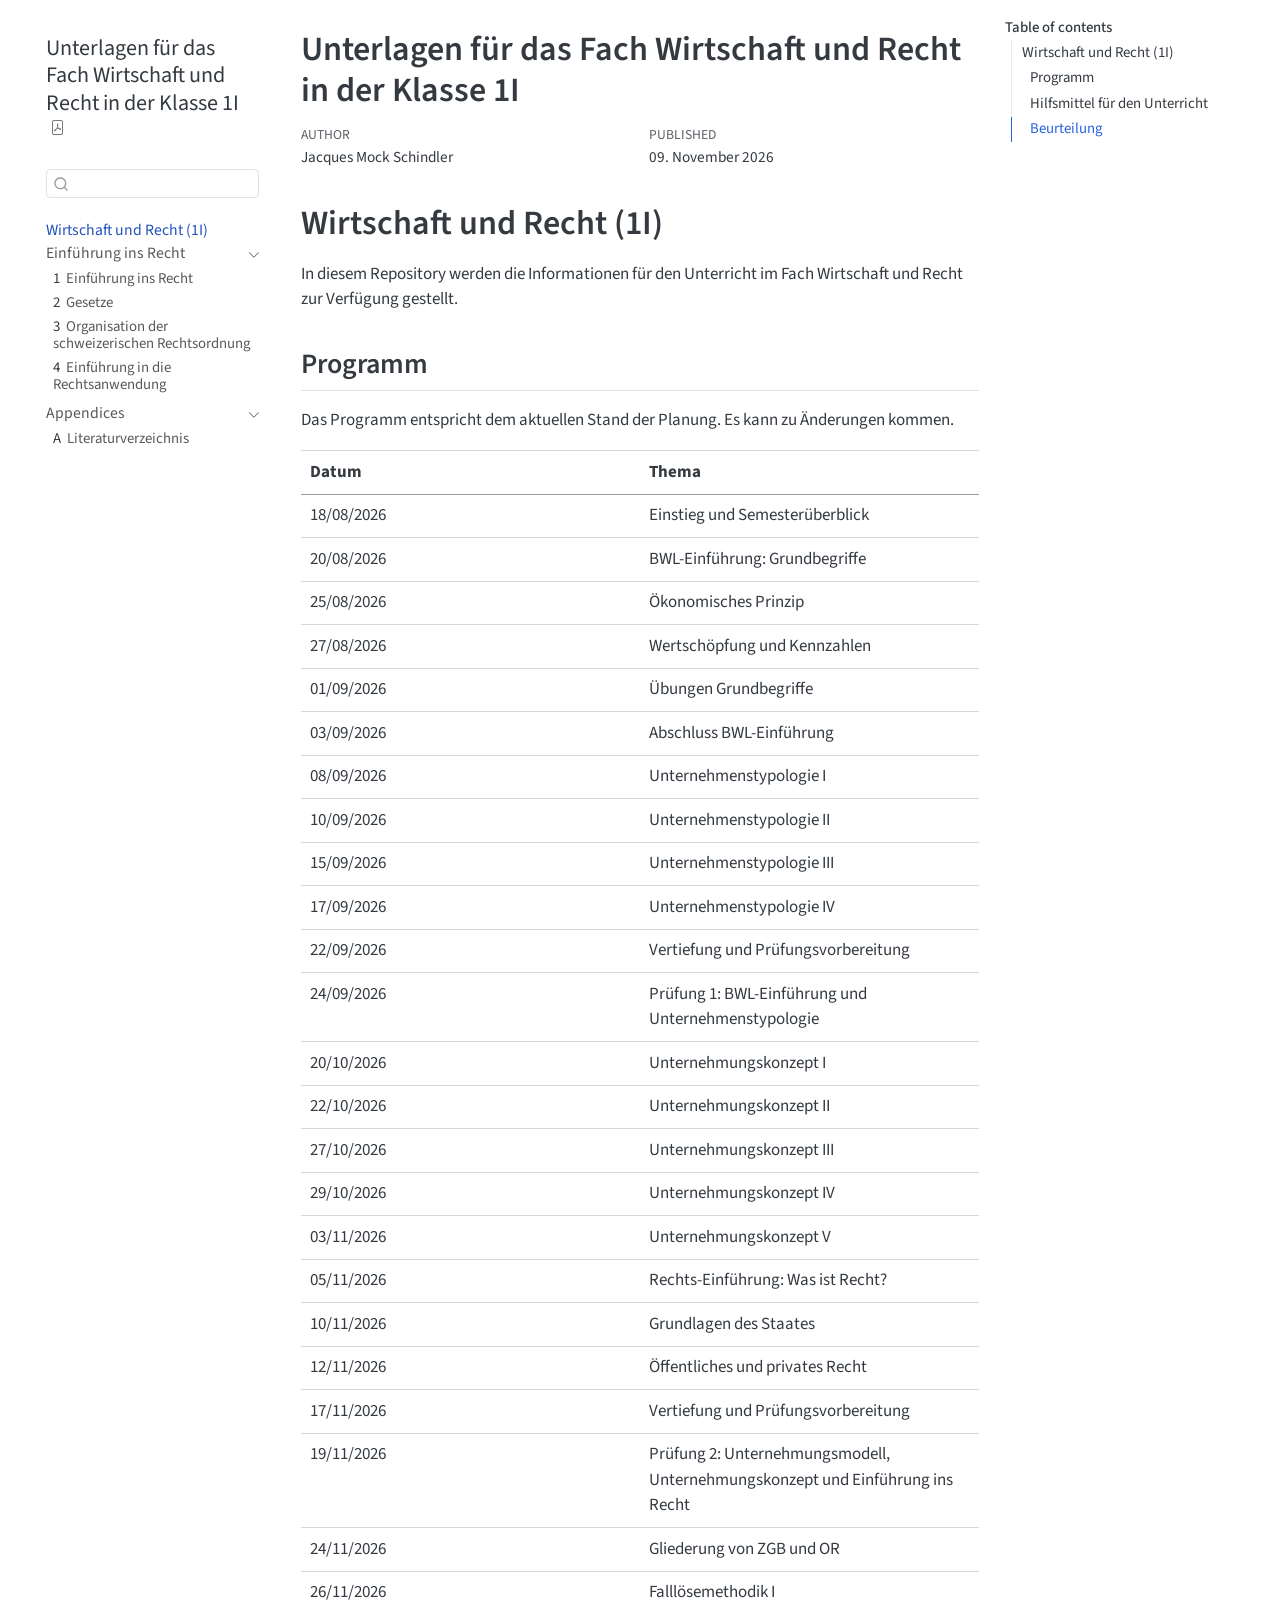
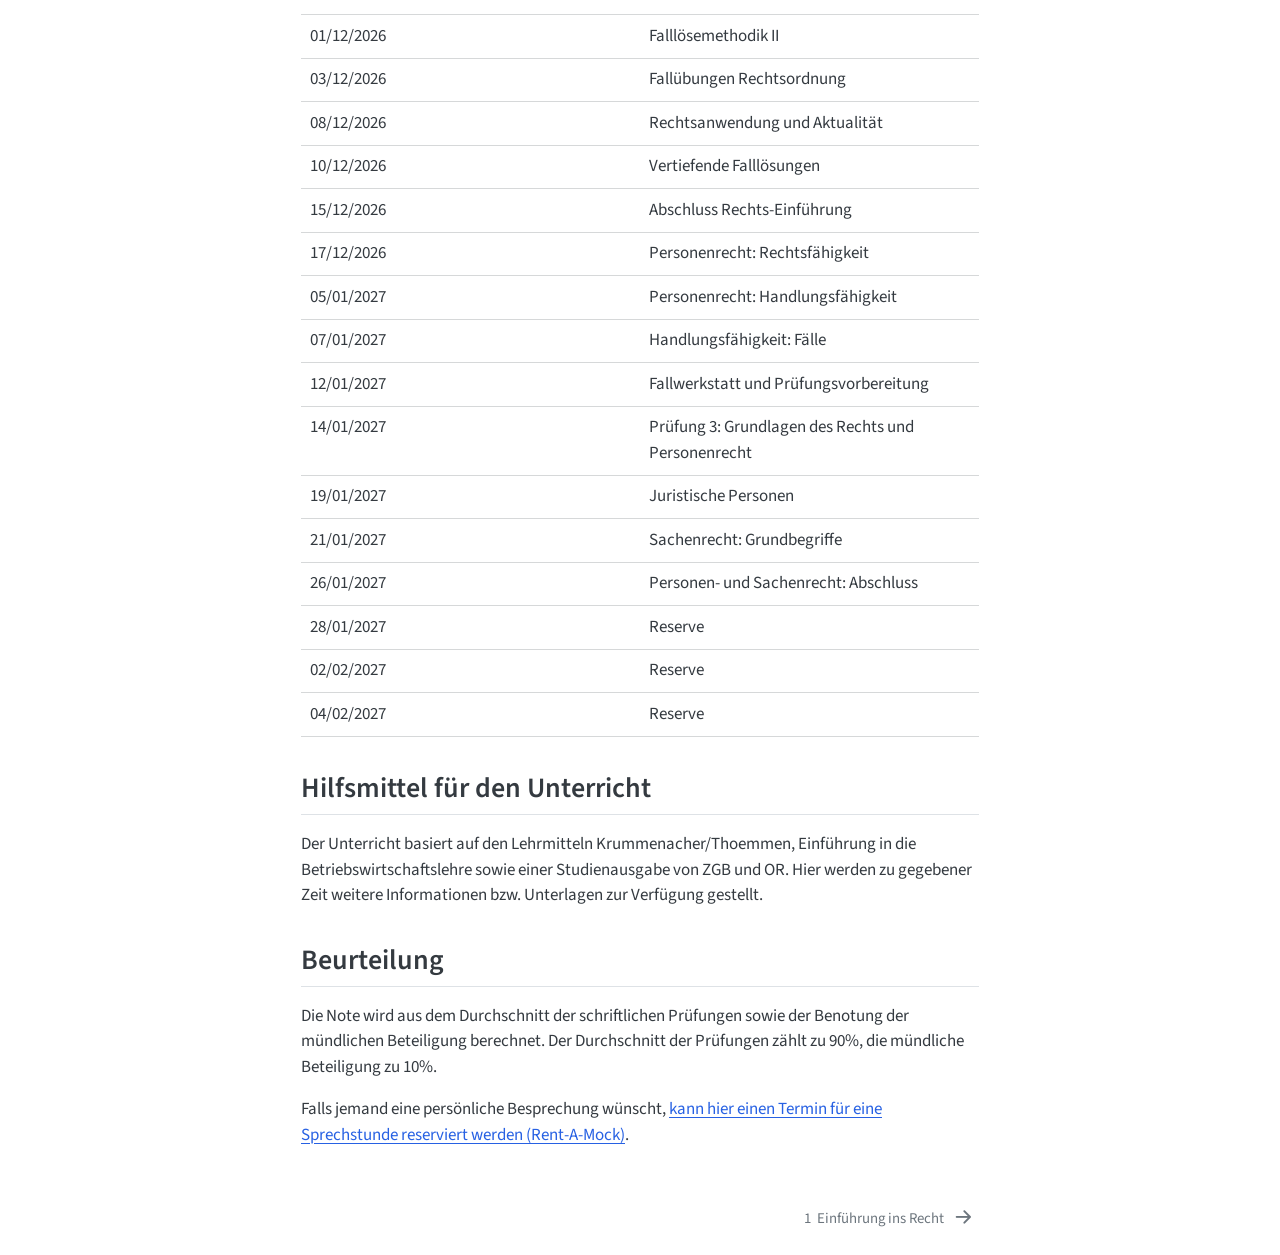
==== commit 01bc5f21: "Built site for gh-pages" ====
--- a/index.html
+++ b/index.html
@@ -141,6 +141,18 @@
  <span class="menu-text"><span class="chapter-number">2</span>&nbsp; <span class="chapter-title">Gesetze</span></span></a>
   </div>
 </li>
+          <li class="sidebar-item">
+  <div class="sidebar-item-container"> 
+  <a href="./content/261109_strafrecht/261109_einteilung.html" class="sidebar-item-text sidebar-link">
+ <span class="menu-text"><span class="chapter-number">3</span>&nbsp; <span class="chapter-title">Organisation der schweizerischen Rechtsordnung</span></span></a>
+  </div>
+</li>
+          <li class="sidebar-item">
+  <div class="sidebar-item-container"> 
+  <a href="./content/261109_strafrecht/261109_strafrecht.html" class="sidebar-item-text sidebar-link">
+ <span class="menu-text"><span class="chapter-number">4</span>&nbsp; <span class="chapter-title">Einführung in die Rechtsanwendung</span></span></a>
+  </div>
+</li>
       </ul>
   </li>
         <li class="sidebar-item sidebar-item-section">
@@ -198,7 +210,7 @@
     <div>
     <div class="quarto-title-meta-heading">Published</div>
     <div class="quarto-title-meta-contents">
-      <p class="date">05. November 2026</p>
+      <p class="date">09. November 2026</p>
     </div>
   </div>
   
